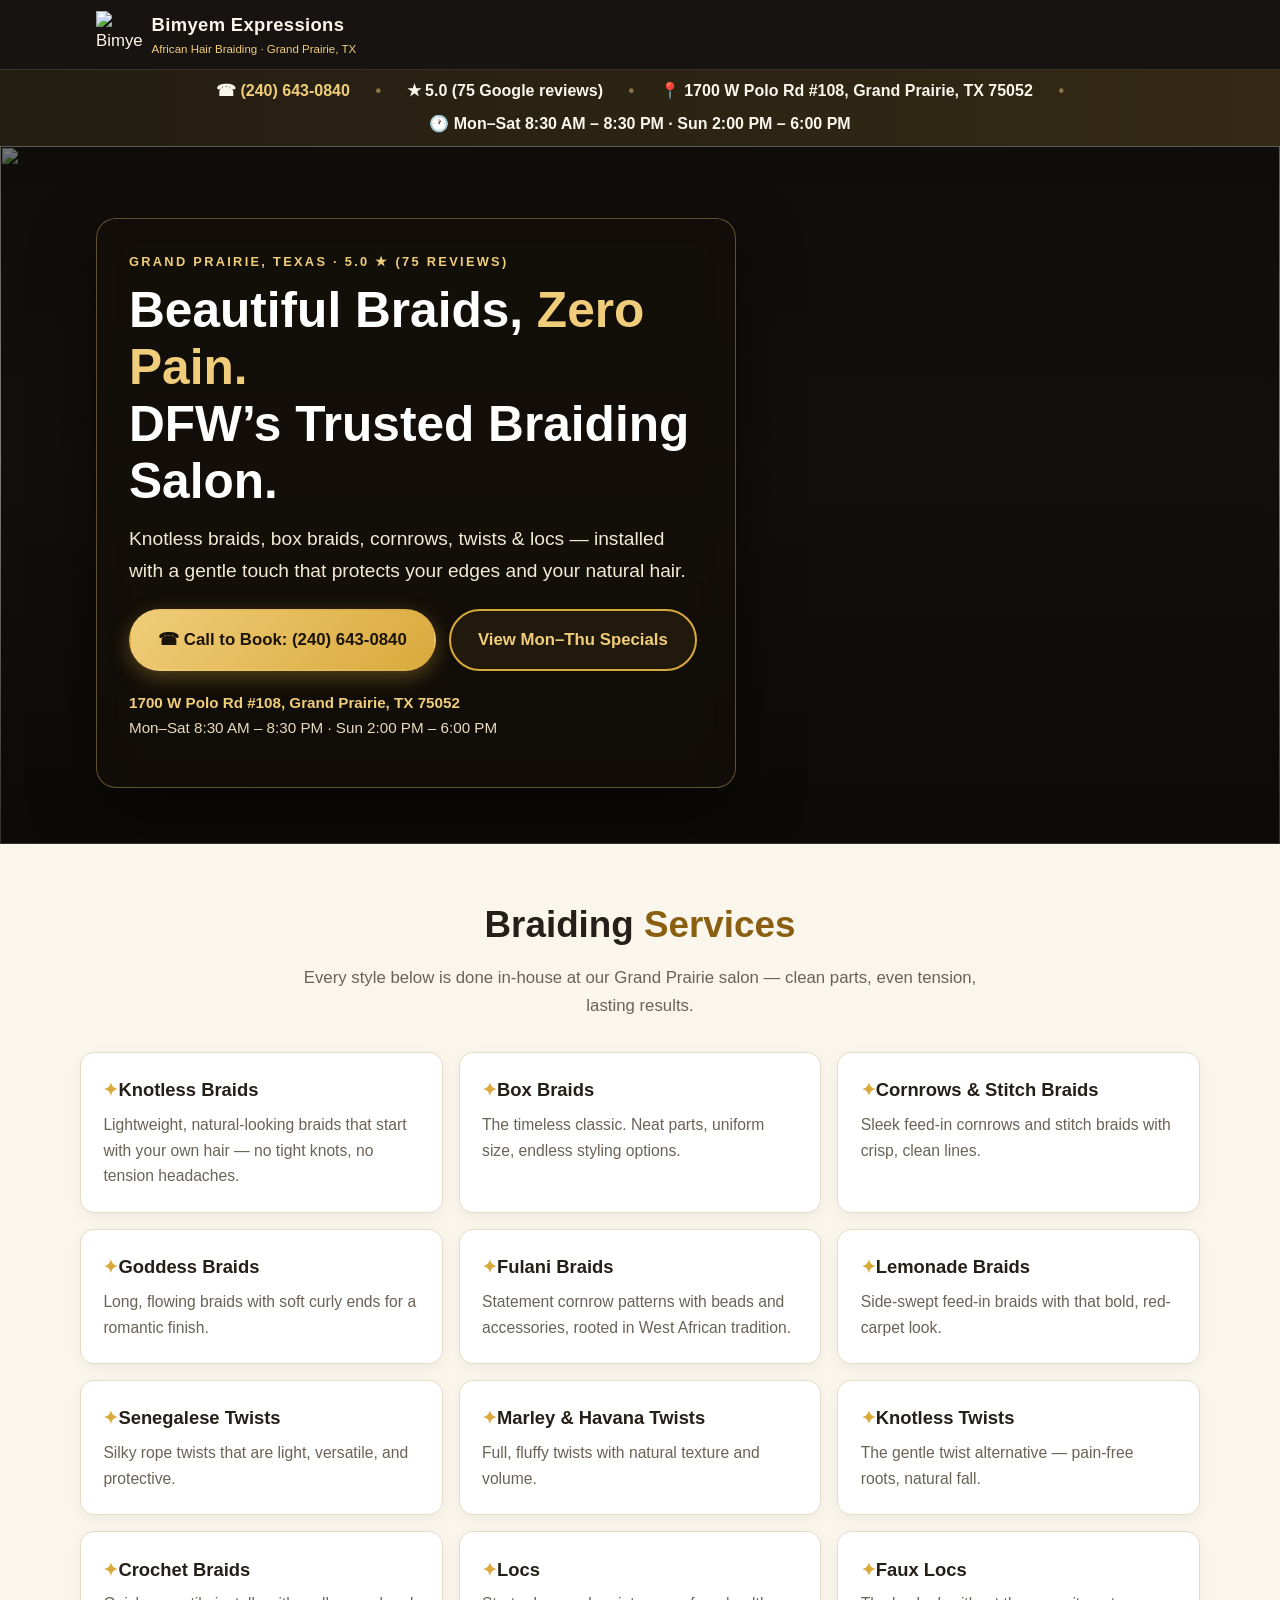
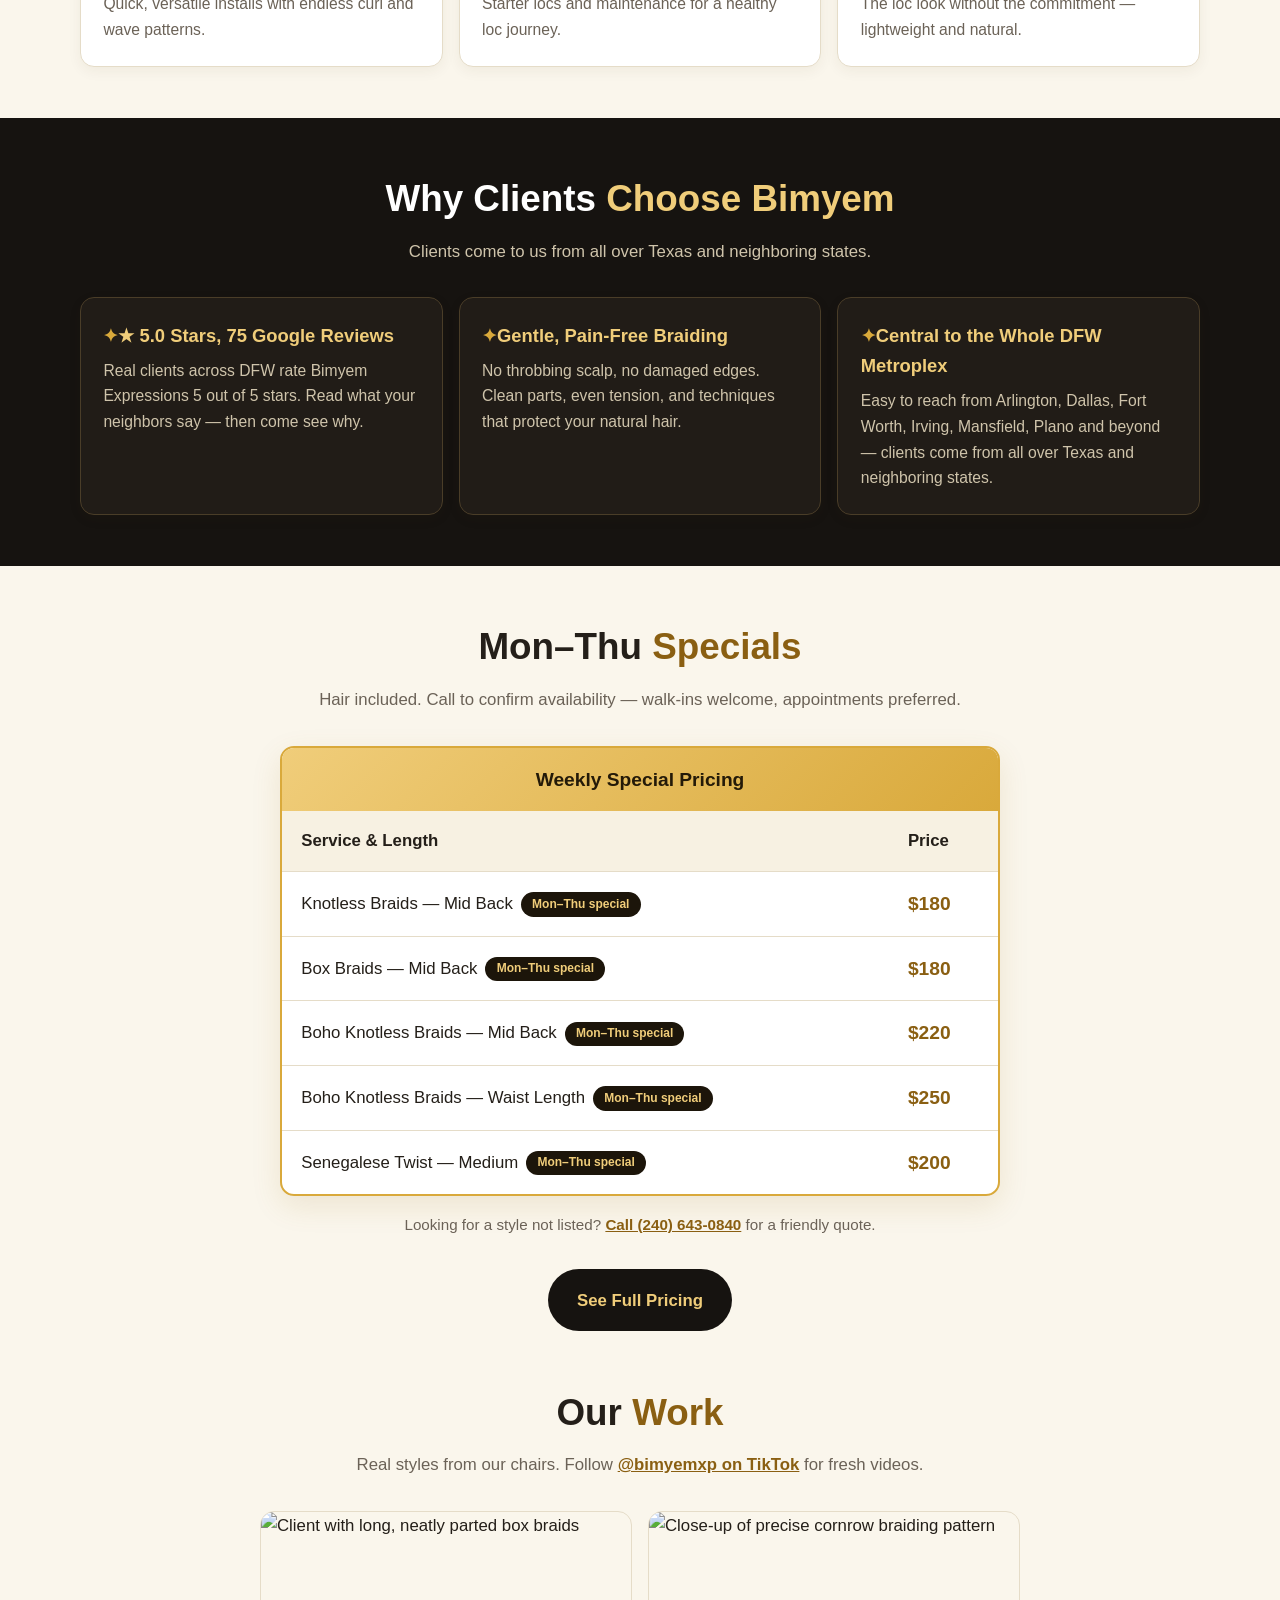
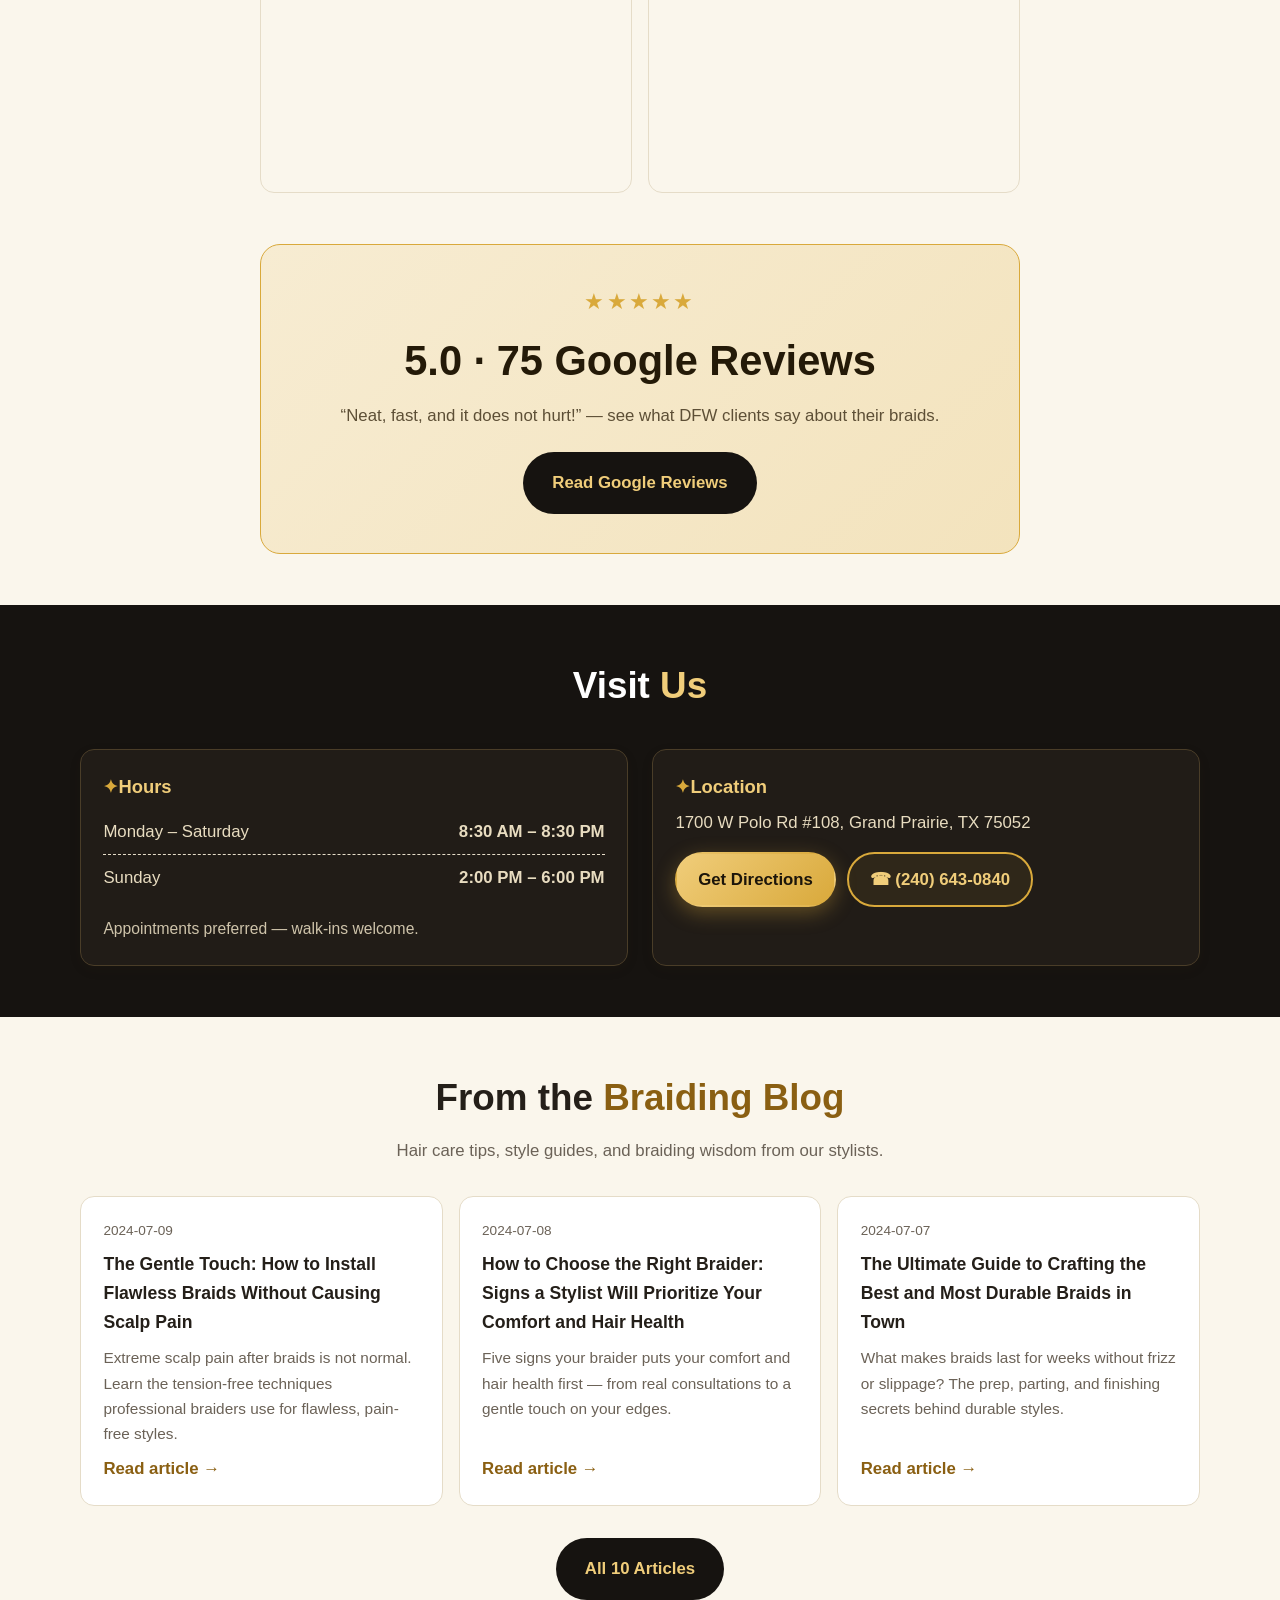
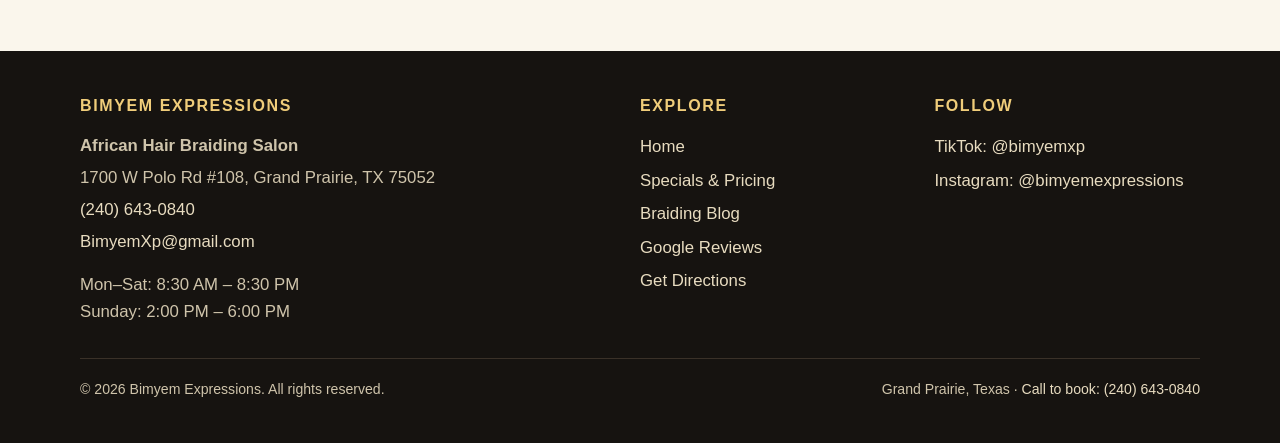
==== blog/index.html @ b7bfb0fe "Launch Bimyem Expressions website" ====
<!DOCTYPE html>
<html lang="en">
<head>
<meta charset="utf-8">
<meta name="viewport" content="width=device-width, initial-scale=1">
<title>Bimyem Expressions | African Hair Braiding Salon in Grand Prairie, TX</title>
<meta name="description" content="Bimyem Expressions is Grand Prairie&#x27;s 5.0-star African hair braiding salon. Knotless braids, box braids, cornrows, twists &amp; locs — gentle, pain-free styling. Call (240) 643-0840 to book. Mon–Thu specials from $180.">
<link rel="canonical" href="https://bimyemexpressions.com/index.html">
<meta property="og:type" content="website">
<meta property="og:site_name" content="Bimyem Expressions">
<meta property="og:title" content="Bimyem Expressions | African Hair Braiding Salon in Grand Prairie, TX">
<meta property="og:description" content="Bimyem Expressions is Grand Prairie&#x27;s 5.0-star African hair braiding salon. Knotless braids, box braids, cornrows, twists &amp; locs — gentle, pain-free styling. Call (240) 643-0840 to book. Mon–Thu specials from $180.">
<meta property="og:url" content="https://bimyemexpressions.com/index.html">
<meta property="og:image" content="https://bimyemexpressions.com/assets/hero.jpg">
<meta property="og:image:alt" content="Bimyem Expressions braiding salon hero banner">
<meta name="twitter:card" content="summary_large_image">
<meta name="twitter:title" content="Bimyem Expressions | African Hair Braiding Salon in Grand Prairie, TX">
<meta name="twitter:description" content="Bimyem Expressions is Grand Prairie&#x27;s 5.0-star African hair braiding salon. Knotless braids, box braids, cornrows, twists &amp; locs — gentle, pain-free styling. Call (240) 643-0840 to book. Mon–Thu specials from $180.">
<meta name="twitter:image" content="https://bimyemexpressions.com/assets/hero.jpg">
<meta name="theme-color" content="#161310">
<link rel="icon" href="/assets/logo.png" type="image/png">
<link rel="preload" as="image" href="/assets/hero.jpg" fetchpriority="high">
<link rel="stylesheet" href="/styles.css">

<script type="application/ld+json">
{
  "@context": "https://schema.org",
  "@type": "HairSalon",
  "name": "Bimyem Expressions",
  "description": "African hair braiding salon in Grand Prairie, TX. Knotless braids, box braids, cornrows, twists, locs and more — gentle, pain-free braiding with 5.0 stars across 75 Google reviews.",
  "url": "https://bimyemexpressions.com/",
  "image": "https://bimyemexpressions.com/assets/hero.jpg",
  "telephone": "+1-240-643-0840",
  "email": "BimyemXp@gmail.com",
  "priceRange": "$$",
  "address": {
    "@type": "PostalAddress",
    "streetAddress": "1700 W Polo Rd #108",
    "addressLocality": "Grand Prairie",
    "addressRegion": "TX",
    "postalCode": "75052",
    "addressCountry": "US"
  },
  "openingHoursSpecification": [
    {"@type": "OpeningHoursSpecification", "dayOfWeek": ["Monday","Tuesday","Wednesday","Thursday","Friday","Saturday"], "opens": "08:30", "closes": "20:30"},
    {"@type": "OpeningHoursSpecification", "dayOfWeek": "Sunday", "opens": "14:00", "closes": "18:00"}
  ],
  "aggregateRating": {"@type": "AggregateRating", "ratingValue": "5.0", "reviewCount": "75"},
  "sameAs": ["https://tiktok.com/@bimyemxp", "https://instagram.com/bimyemexpressions"]
}
</script>
</head>
<body>

<a class="skip" href="#main">Skip to main content</a>
<header class="site-head">
  <div class="head-in">
    <a class="brand" href="/index.html">
      <img src="/assets/logo.png" alt="Bimyem Expressions logo" width="46" height="46">
      <span><b>Bimyem Expressions</b><small>African Hair Braiding &middot; Grand Prairie, TX</small></span>
    </a>
    <button class="nav-toggle" id="navToggle" aria-expanded="false" aria-controls="mainNav" aria-label="Open menu">&#9776;</button>
    <nav class="main-nav" id="mainNav" aria-label="Main navigation" hidden>
      <ul>
        <li><a href="/index.html" aria-current="page">Home</a></li>
        <li><a href="/specials.html">Specials &amp; Pricing</a></li>
        <li><a href="/blog/index.html">Blog</a></li>
        <li><a class="btn btn-gold" style="padding:.7rem 1.2rem;min-height:44px" href="tel:+12406430840">&#9742; Call (240) 643-0840</a></li>
      </ul>
    </nav>
  </div>
</header>
<div class="contact-strip" role="note" aria-label="Contact information">
  <div class="strip-in">
    <span>&#9742; <a href="tel:+12406430840">(240) 643-0840</a></span><span class="dot" aria-hidden="true">&bull;</span>
    <span>&#9733; 5.0 (75 Google reviews)</span><span class="dot" aria-hidden="true">&bull;</span>
    <span>&#128205; 1700 W Polo Rd #108, Grand Prairie, TX 75052</span><span class="dot" aria-hidden="true">&bull;</span>
    <span>&#128336; Mon–Sat 8:30 AM – 8:30 PM · Sun 2:00 PM – 6:00 PM</span>
  </div>
</div>

<main id="main">
  <section class="hero" aria-label="Welcome">
    <img class="bg" src="/assets/hero.jpg" alt="" fetchpriority="high">
    <div class="hero-in">
      <div class="glass">
        <p class="kicker">Grand Prairie, Texas &middot; 5.0 &#9733; (75 reviews)</p>
        <h1>Beautiful Braids, <span class="hl">Zero Pain.</span><br>DFW&rsquo;s Trusted Braiding Salon.</h1>
        <p class="lede">Knotless braids, box braids, cornrows, twists &amp; locs — installed with a gentle touch that protects your edges and your natural hair.</p>
        <div class="hero-cta">
          <a class="btn btn-gold" href="tel:+12406430840">&#9742; Call to Book: (240) 643-0840</a>
          <a class="btn btn-ghost" href="/specials.html">View Mon–Thu Specials</a>
        </div>
        <p class="hero-meta"><strong>1700 W Polo Rd #108, Grand Prairie, TX 75052</strong><br>Mon–Sat 8:30 AM – 8:30 PM · Sun 2:00 PM – 6:00 PM</p>
      </div>
    </div>
  </section>

  <section class="sec" aria-labelledby="svc-h">
    <div class="wrap">
      <div class="sec-head"><h2 id="svc-h">Braiding <span class="hl">Services</span></h2>
      <p>Every style below is done in-house at our Grand Prairie salon — clean parts, even tension, lasting results.</p></div>
      <div class="grid"><div class="card"><h3>Knotless Braids</h3><p>Lightweight, natural-looking braids that start with your own hair — no tight knots, no tension headaches.</p></div>
<div class="card"><h3>Box Braids</h3><p>The timeless classic. Neat parts, uniform size, endless styling options.</p></div>
<div class="card"><h3>Cornrows &amp; Stitch Braids</h3><p>Sleek feed-in cornrows and stitch braids with crisp, clean lines.</p></div>
<div class="card"><h3>Goddess Braids</h3><p>Long, flowing braids with soft curly ends for a romantic finish.</p></div>
<div class="card"><h3>Fulani Braids</h3><p>Statement cornrow patterns with beads and accessories, rooted in West African tradition.</p></div>
<div class="card"><h3>Lemonade Braids</h3><p>Side-swept feed-in braids with that bold, red-carpet look.</p></div>
<div class="card"><h3>Senegalese Twists</h3><p>Silky rope twists that are light, versatile, and protective.</p></div>
<div class="card"><h3>Marley &amp; Havana Twists</h3><p>Full, fluffy twists with natural texture and volume.</p></div>
<div class="card"><h3>Knotless Twists</h3><p>The gentle twist alternative — pain-free roots, natural fall.</p></div>
<div class="card"><h3>Crochet Braids</h3><p>Quick, versatile installs with endless curl and wave patterns.</p></div>
<div class="card"><h3>Locs</h3><p>Starter locs and maintenance for a healthy loc journey.</p></div>
<div class="card"><h3>Faux Locs</h3><p>The loc look without the commitment — lightweight and natural.</p></div></div>
    </div>
  </section>

  <section class="sec sec-dark" aria-labelledby="why-h">
    <div class="wrap">
      <div class="sec-head"><h2 id="why-h">Why Clients <span class="hl" style="color:var(--gold-lt)">Choose Bimyem</span></h2>
      <p>Clients come to us from all over Texas and neighboring states.</p></div>
      <div class="why"><div class="card"><h3>&#9733; 5.0 Stars, 75 Google Reviews</h3><p>Real clients across DFW rate Bimyem Expressions 5 out of 5 stars. Read what your neighbors say — then come see why.</p></div>
<div class="card"><h3>Gentle, Pain-Free Braiding</h3><p>No throbbing scalp, no damaged edges. Clean parts, even tension, and techniques that protect your natural hair.</p></div>
<div class="card"><h3>Central to the Whole DFW Metroplex</h3><p>Easy to reach from Arlington, Dallas, Fort Worth, Irving, Mansfield, Plano and beyond — clients come from all over Texas and neighboring states.</p></div></div>
    </div>
  </section>

  <section class="sec" aria-labelledby="price-h">
    <div class="wrap">
      <div class="sec-head"><h2 id="price-h">Mon–Thu <span class="hl">Specials</span></h2>
      <p>Hair included. Call to confirm availability — walk-ins welcome, appointments preferred.</p></div>
      <div class="price-card"><table>
        <caption>Weekly Special Pricing</caption>
        <thead><tr><th scope="col">Service &amp; Length</th><th scope="col">Price</th></tr></thead>
        <tbody><tr><td>Knotless Braids — Mid Back<span class="badge">Mon–Thu special</span></td><td class="price">$180</td></tr>
<tr><td>Box Braids — Mid Back<span class="badge">Mon–Thu special</span></td><td class="price">$180</td></tr>
<tr><td>Boho Knotless Braids — Mid Back<span class="badge">Mon–Thu special</span></td><td class="price">$220</td></tr>
<tr><td>Boho Knotless Braids — Waist Length<span class="badge">Mon–Thu special</span></td><td class="price">$250</td></tr>
<tr><td>Senegalese Twist — Medium<span class="badge">Mon–Thu special</span></td><td class="price">$200</td></tr></tbody>
      </table></div>
      <p class="note">Looking for a style not listed? <a href="tel:+12406430840"><strong>Call (240) 643-0840</strong></a> for a friendly quote.</p>
      <div class="center"><a class="btn btn-dark" href="/specials.html">See Full Pricing</a></div>
    </div>
  </section>

  <section class="sec" aria-labelledby="gal-h" style="padding-top:0">
    <div class="wrap">
      <div class="sec-head"><h2 id="gal-h">Our <span class="hl">Work</span></h2>
      <p>Real styles from our chairs. Follow <a href="https://tiktok.com/@bimyemxp" rel="noopener"><strong>@bimyemxp on TikTok</strong></a> for fresh videos.</p></div>
      <div class="gallery">
        <figure><img src="/assets/gallery-1.jpg" alt="Client with long, neatly parted box braids" loading="lazy"></figure>
        <figure><img src="/assets/gallery-2.jpg" alt="Close-up of precise cornrow braiding pattern" loading="lazy"></figure>
      </div>
    </div>
  </section>

  <section class="sec" aria-labelledby="rev-h" style="padding-top:0">
    <div class="wrap">
      <div class="rev-cta">
        <div class="stars" aria-label="5 out of 5 stars">&#9733;&#9733;&#9733;&#9733;&#9733;</div>
        <p class="big">5.0 &middot; 75 Google Reviews</p>
        <p style="margin:0 0 1.4rem;color:#5d4f36">&ldquo;Neat, fast, and it does not hurt!&rdquo; &mdash; see what DFW clients say about their braids.</p>
        <a class="btn btn-dark" href="https://www.google.com/maps/reviews/@32.6593055,-97.0255966,17z/data=!3m1!4b1!4m5!14m4!1m3!1m2!1s100399521464027443567!2s0x864e8983ec842ff7:0x346a73c475b78383?entry=ttu" rel="noopener">Read Google Reviews</a>
      </div>
    </div>
  </section>

  <section class="sec sec-dark" aria-labelledby="visit-h">
    <div class="wrap">
      <div class="sec-head"><h2 id="visit-h">Visit <span class="hl" style="color:var(--gold-lt)">Us</span></h2></div>
      <div class="hloc">
        <div class="card" style="background:var(--char2);border-color:#4a3d28">
          <h3 style="color:var(--gold-lt)">Hours</h3>
          <ul class="hours" style="color:#e8dcc0">
            <li><span>Monday &ndash; Saturday</span><strong>8:30 AM &ndash; 8:30 PM</strong></li>
            <li><span>Sunday</span><strong>2:00 PM &ndash; 6:00 PM</strong></li>
          </ul>
          <p style="color:#cfc4ab;margin:1rem 0 0">Appointments preferred &mdash; walk-ins welcome.</p>
        </div>
        <div class="card" style="background:var(--char2);border-color:#4a3d28">
          <h3 style="color:var(--gold-lt)">Location</h3>
          <address style="color:#e8dcc0;font-style:normal">1700 W Polo Rd #108, Grand Prairie, TX 75052</address>
          <p style="margin:1rem 0;display:flex;flex-wrap:wrap;gap:.7rem">
            <a class="btn btn-gold" href="https://www.google.com/maps/search/?api=1&query=Bimyem+Expressions+1700+W+Polo+Rd+%23108+Grand+Prairie+TX+75052" rel="noopener" style="min-height:44px;padding:.7rem 1.3rem">Get Directions</a>
            <a class="btn btn-ghost" href="tel:+12406430840" style="min-height:44px;padding:.7rem 1.3rem">&#9742; (240) 643-0840</a>
          </p>
        </div>
      </div>
    </div>
  </section>

  <section class="sec" aria-labelledby="blog-h">
    <div class="wrap">
      <div class="sec-head"><h2 id="blog-h">From the <span class="hl">Braiding Blog</span></h2>
      <p>Hair care tips, style guides, and braiding wisdom from our stylists.</p></div>
      <div class="grid"><article class="post-card"><time datetime="2024-07-09">2024-07-09</time>
        <h3><a href="/blog/scalp.html">The Gentle Touch: How to Install Flawless Braids Without Causing Scalp Pain</a></h3>
        <p>Extreme scalp pain after braids is not normal. Learn the tension-free techniques professional braiders use for flawless, pain-free styles.</p><a class="readmore" href="/blog/scalp.html">Read article &rarr;</a></article>
<article class="post-card"><time datetime="2024-07-08">2024-07-08</time>
        <h3><a href="/blog/health.html">How to Choose the Right Braider: Signs a Stylist Will Prioritize Your Comfort and Hair Health</a></h3>
        <p>Five signs your braider puts your comfort and hair health first — from real consultations to a gentle touch on your edges.</p><a class="readmore" href="/blog/health.html">Read article &rarr;</a></article>
<article class="post-card"><time datetime="2024-07-07">2024-07-07</time>
        <h3><a href="/blog/durable.html">The Ultimate Guide to Crafting the Best and Most Durable Braids in Town</a></h3>
        <p>What makes braids last for weeks without frizz or slippage? The prep, parting, and finishing secrets behind durable styles.</p><a class="readmore" href="/blog/durable.html">Read article &rarr;</a></article></div>
      <div class="center"><a class="btn btn-dark" href="/blog/index.html">All 10 Articles</a></div>
    </div>
  </section>
</main>

<footer>
  <div class="foot-grid">
    <div>
      <h3>Bimyem Expressions</h3>
      <address>
        <strong>African Hair Braiding Salon</strong><br>
        1700 W Polo Rd #108, Grand Prairie, TX 75052<br>
        <a href="tel:+12406430840">(240) 643-0840</a><br>
        <a href="mailto:BimyemXp@gmail.com">BimyemXp@gmail.com</a>
      </address>
      <p style="margin:.8rem 0 0">Mon&ndash;Sat: 8:30 AM &ndash; 8:30 PM<br>Sunday: 2:00 PM &ndash; 6:00 PM</p>
    </div>
    <div>
      <h3>Explore</h3>
      <p style="margin:0;line-height:2"><a href="/index.html">Home</a><br>
      <a href="/specials.html">Specials &amp; Pricing</a><br>
      <a href="/blog/index.html">Braiding Blog</a><br>
      <a href="https://www.google.com/maps/reviews/@32.6593055,-97.0255966,17z/data=!3m1!4b1!4m5!14m4!1m3!1m2!1s100399521464027443567!2s0x864e8983ec842ff7:0x346a73c475b78383?entry=ttu" rel="noopener">Google Reviews</a><br>
      <a href="https://www.google.com/maps/search/?api=1&query=Bimyem+Expressions+1700+W+Polo+Rd+%23108+Grand+Prairie+TX+75052" rel="noopener">Get Directions</a></p>
    </div>
    <div>
      <h3>Follow</h3>
      <p style="margin:0;line-height:2"><a href="https://tiktok.com/@bimyemxp" rel="noopener">TikTok: @bimyemxp</a><br>
      <a href="https://instagram.com/bimyemexpressions" rel="noopener">Instagram: @bimyemexpressions</a></p>
    </div>
  </div>
  <div class="foot-base">
    <span>&copy; <span id="year">2026</span> Bimyem Expressions. All rights reserved.</span>
    <span>Grand Prairie, Texas &middot; <a href="tel:+12406430840">Call to book: (240) 643-0840</a></span>
  </div>
</footer>
<div class="callbar" role="navigation" aria-label="Quick actions">
  <a class="call" href="tel:+12406430840">&#9742; Call to Book</a>
  <a class="dir" href="https://www.google.com/maps/search/?api=1&query=Bimyem+Expressions+1700+W+Polo+Rd+%23108+Grand+Prairie+TX+75052">&#10148; Directions</a>
</div>
<script src="/script.js" defer></script>
</body>
</html>
---- styles.css ----
/* Bimyem Expressions — charcoal + gold, mobile-first */
:root{
  --char:#161310; --char2:#211c17; --gold:#d9a93b; --gold-lt:#f0cd7a;
  --cream:#faf6ec; --ink:#241f19; --mut:#6b6257; --line:#e5dcc8;
  --rad:14px; --max:1120px;
}
*{box-sizing:border-box}
html{scroll-behavior:smooth}
@media (prefers-reduced-motion:reduce){html{scroll-behavior:auto}*{animation:none!important;transition:none!important}}
body{margin:0;font-family:-apple-system,BlinkMacSystemFont,"Segoe UI",Roboto,Helvetica,Arial,sans-serif;
  color:var(--ink);background:var(--cream);line-height:1.65;font-size:1.05rem}
img{max-width:100%;height:auto;display:block}
a{color:#8a5f12}
a:hover{color:#6d4a0d}
:focus-visible{outline:3px solid var(--gold);outline-offset:3px;border-radius:4px}

/* Skip link */
.skip{position:absolute;left:-9999px;top:0;background:var(--gold);color:#161310;font-weight:700;padding:.8rem 1.2rem;z-index:200;border-radius:0 0 8px 0}
.skip:focus{left:0}

/* Header */
.site-head{background:var(--char);color:var(--cream);position:sticky;top:0;z-index:100;border-bottom:1px solid #3a3128}
.head-in{max-width:var(--max);margin:0 auto;padding:.6rem 1rem;display:flex;align-items:center;gap:.8rem}
.brand{display:flex;align-items:center;gap:.6rem;text-decoration:none;color:var(--cream);margin-right:auto}
.brand img{width:46px;height:46px;object-fit:contain}
.brand b{font-size:1.15rem;letter-spacing:.02em}
.brand small{display:block;font-size:.72rem;color:var(--gold-lt);font-weight:400}
.nav-toggle{display:none;background:none;border:2px solid var(--gold);color:var(--gold-lt);border-radius:8px;
  padding:.55rem .8rem;font-size:1rem;min-width:44px;min-height:44px;cursor:pointer}
.main-nav ul{list-style:none;margin:0;padding:0;display:flex;gap:.25rem;align-items:center}
.main-nav a{color:var(--cream);text-decoration:none;padding:.7rem .9rem;border-radius:8px;font-weight:600;min-height:44px;display:inline-flex;align-items:center}
.main-nav a:hover{background:#2c251d;color:var(--gold-lt)}
.btn{display:inline-flex;align-items:center;justify-content:center;gap:.5rem;text-decoration:none;font-weight:700;
  border-radius:999px;padding:.95rem 1.7rem;min-height:52px;font-size:1.05rem;border:2px solid transparent;cursor:pointer}
.btn-gold{background:linear-gradient(135deg,var(--gold-lt),var(--gold));color:#1c150a;box-shadow:0 6px 20px rgba(217,169,59,.35)}
.btn-gold:hover{background:var(--gold-lt);color:#1c150a}
.btn-ghost{border-color:var(--gold);color:var(--gold-lt);background:rgba(217,169,59,.08)}
.btn-ghost:hover{background:rgba(217,169,59,.18);color:#fff}
.btn-dark{background:var(--char);color:var(--gold-lt)}
.btn-dark:hover{background:#2c251d;color:#fff}

/* Contact strip */
.contact-strip{background:linear-gradient(90deg,#241d12,#332914);color:var(--cream);font-weight:700}
.strip-in{max-width:var(--max);margin:0 auto;padding:.55rem 1rem;display:flex;flex-wrap:wrap;gap:.4rem 1.6rem;justify-content:center;align-items:center;font-size:1rem}
.strip-in a{color:var(--gold-lt);text-decoration:none;font-weight:800}
.strip-in a:hover{text-decoration:underline;color:#fff}
.strip-in .dot{color:#8a7648}

/* Hero */
.hero{position:relative;background:var(--char);color:#fff;overflow:hidden}
.hero img.bg{position:absolute;inset:0;width:100%;height:100%;object-fit:cover}
.hero::after{content:"";position:absolute;inset:0;background:linear-gradient(180deg,rgba(10,8,5,.55),rgba(10,8,5,.35) 45%,rgba(10,8,5,.78))}
.hero-in{position:relative;z-index:1;max-width:var(--max);margin:0 auto;padding:4.5rem 1rem 3.5rem}
.glass{background:rgba(20,15,8,.55);backdrop-filter:blur(14px);-webkit-backdrop-filter:blur(14px);
  border:1px solid rgba(240,205,122,.35);border-radius:20px;padding:2rem;max-width:640px;
  box-shadow:0 24px 60px rgba(0,0,0,.5)}
.glass .kicker{color:var(--gold-lt);text-transform:uppercase;letter-spacing:.18em;font-size:.8rem;font-weight:800;margin:0 0 .6rem}
.glass h1{font-size:clamp(1.9rem,5vw,3.1rem);line-height:1.15;margin:0 0 .8rem;color:#fff}
.glass h1 .hl{color:var(--gold-lt)}
.glass p.lede{font-size:clamp(1.02rem,2.4vw,1.2rem);color:#f3ead6;margin:0 0 1.4rem}
.hero-cta{display:flex;flex-wrap:wrap;gap:.8rem}
.hero-meta{margin-top:1.2rem;font-size:.95rem;color:#e8dcc0}
.hero-meta strong{color:var(--gold-lt)}

/* Sections */
.sec{padding:3.2rem 1rem}
.wrap{max-width:var(--max);margin:0 auto}
.sec-head{text-align:center;max-width:680px;margin:0 auto 2rem}
.sec-head h2{font-size:clamp(1.6rem,4vw,2.3rem);margin:0 0 .5rem;color:var(--ink)}
.sec-head h2 .hl{color:#8a5f12}
.sec-head p{color:var(--mut);margin:0}
.sec-dark{background:var(--char);color:var(--cream)}
.sec-dark .sec-head h2{color:#fff}
.sec-dark .sec-head p{color:#cfc4ab}

/* Services grid */
.grid{display:grid;gap:1rem;grid-template-columns:1fr}
@media(min-width:640px){.grid{grid-template-columns:repeat(2,1fr)}}
@media(min-width:960px){.grid{grid-template-columns:repeat(3,1fr)}}
.card{background:#fff;border:1px solid var(--line);border-radius:var(--rad);padding:1.4rem;box-shadow:0 4px 14px rgba(60,45,20,.06)}
.card h3{margin:0 0 .4rem;font-size:1.15rem;color:var(--ink)}
.card h3::before{content:"\2726 ";color:var(--gold)}
.card p{margin:0;color:var(--mut);font-size:.98rem}

/* Pricing table */
.price-card{background:#fff;border:2px solid var(--gold);border-radius:var(--rad);overflow:hidden;max-width:720px;margin:0 auto;box-shadow:0 10px 30px rgba(150,110,20,.12)}
table{width:100%;border-collapse:collapse}
caption{padding:1rem;font-weight:800;font-size:1.2rem;background:linear-gradient(135deg,var(--gold-lt),var(--gold));color:#241a08}
th,td{padding:1rem 1.2rem;text-align:left;border-bottom:1px solid var(--line)}
th{background:#f7f1e2}
td.price{font-weight:800;color:#8a5f12;font-size:1.2rem;white-space:nowrap}
tr:last-child td{border-bottom:0}
.badge{display:inline-block;background:#1c150a;color:var(--gold-lt);font-size:.75rem;font-weight:700;border-radius:999px;padding:.15rem .7rem;margin-left:.5rem;vertical-align:middle}
.note{text-align:center;color:var(--mut);margin-top:1rem;font-size:.95rem}

/* Why us */
.why{display:grid;gap:1rem;grid-template-columns:1fr}
@media(min-width:760px){.why{grid-template-columns:repeat(3,1fr)}}
.why .card{background:var(--char2);border-color:#4a3d28;color:var(--cream)}
.why .card h3{color:var(--gold-lt)}
.why .card p{color:#cfc4ab}
.stars{color:var(--gold);font-size:1.4rem;letter-spacing:.1em}

/* Reviews CTA */
.rev-cta{text-align:center;background:linear-gradient(135deg,#f7ecd2,#f3e3bd);border:1px solid var(--gold);border-radius:20px;padding:2.4rem 1.5rem;max-width:760px;margin:0 auto}
.rev-cta .big{font-size:2.6rem;font-weight:800;color:#241a08;margin:.4rem 0}

/* Hours/location */
.hloc{display:grid;gap:1.5rem;grid-template-columns:1fr}
@media(min-width:760px){.hloc{grid-template-columns:1fr 1fr}}
.hloc .card address{font-style:normal}
.hours{list-style:none;margin:0;padding:0}
.hours li{display:flex;justify-content:space-between;padding:.55rem 0;border-bottom:1px dashed var(--line)}
.hours li:last-child{border:0}
.hours strong{font-weight:700}

/* Blog cards */
.post-card{background:#fff;border:1px solid var(--line);border-radius:var(--rad);padding:1.4rem;display:flex;flex-direction:column;gap:.5rem}
.post-card h3{margin:0;font-size:1.1rem}
.post-card h3 a{color:var(--ink);text-decoration:none}
.post-card h3 a:hover{color:#8a5f12;text-decoration:underline}
.post-card time{color:var(--mut);font-size:.85rem}
.post-card p{margin:0;color:var(--mut);font-size:.96rem;flex:1}
.readmore{font-weight:700;color:#8a5f12;text-decoration:none}
.center{text-align:center;margin-top:2rem}

/* Article */
.article{max-width:760px;margin:0 auto;background:#fff;border:1px solid var(--line);border-radius:var(--rad);padding:2rem}
.article h1{font-size:clamp(1.7rem,4.5vw,2.5rem);line-height:1.2;margin:0 0 .5rem}
.article time{color:var(--mut)}
.article h2{font-size:1.35rem;margin:2rem 0 .6rem;color:#5d430c}
.article p,.article li{color:#3a342c}
.article ul{padding-left:1.4rem}
.breadcrumb{font-size:.9rem;color:var(--mut);margin-bottom:1.5rem}
.breadcrumb a{color:#8a5f12}

/* Gallery */
.gallery{display:grid;gap:1rem;grid-template-columns:repeat(2,1fr)}
@media(min-width:760px){.gallery{grid-template-columns:repeat(2,1fr);max-width:760px;margin:0 auto}}
.gallery figure{margin:0;border-radius:var(--rad);overflow:hidden;border:1px solid var(--line)}
.gallery img{width:100%;height:280px;object-fit:cover}

/* Footer */
footer{background:var(--char);color:#cfc4ab;padding:2.6rem 1rem 6.5rem}
@media(min-width:760px){footer{padding-bottom:2.6rem}}
.foot-grid{max-width:var(--max);margin:0 auto;display:grid;gap:1.8rem;grid-template-columns:1fr}
@media(min-width:760px){.foot-grid{grid-template-columns:2fr 1fr 1fr}}
footer h3{color:var(--gold-lt);font-size:1rem;text-transform:uppercase;letter-spacing:.1em;margin:0 0 .7rem}
footer a{color:#e8dcc0;text-decoration:none}
footer a:hover{color:var(--gold-lt);text-decoration:underline}
footer address{font-style:normal;line-height:1.9}
.foot-base{max-width:var(--max);margin:2rem auto 0;padding-top:1.2rem;border-top:1px solid #3a3128;font-size:.88rem;display:flex;flex-wrap:wrap;gap:.5rem;justify-content:space-between}

/* Sticky mobile call bar */
.callbar{position:fixed;left:0;right:0;bottom:0;z-index:120;display:flex;background:rgba(22,19,16,.96);border-top:2px solid var(--gold);padding:.6rem .8rem calc(.6rem + env(safe-area-inset-bottom));gap:.6rem}
.callbar a{flex:1;text-decoration:none;font-weight:800;text-align:center;border-radius:999px;padding:.9rem .5rem;min-height:52px;display:flex;align-items:center;justify-content:center;font-size:1.05rem}
.callbar .call{background:linear-gradient(135deg,var(--gold-lt),var(--gold));color:#1c150a}
.callbar .dir{border:2px solid var(--gold);color:var(--gold-lt)}
@media(min-width:760px){.callbar{display:none}}

/* Mobile nav */
@media(max-width:759px){
  .nav-toggle{display:inline-flex}
  .main-nav{position:absolute;top:100%;left:0;right:0;background:var(--char);border-bottom:1px solid #3a3128}
  .main-nav ul{flex-direction:column;align-items:stretch;padding:.6rem}
  .main-nav[hidden]{display:none}
  .main-nav a{width:100%}
}
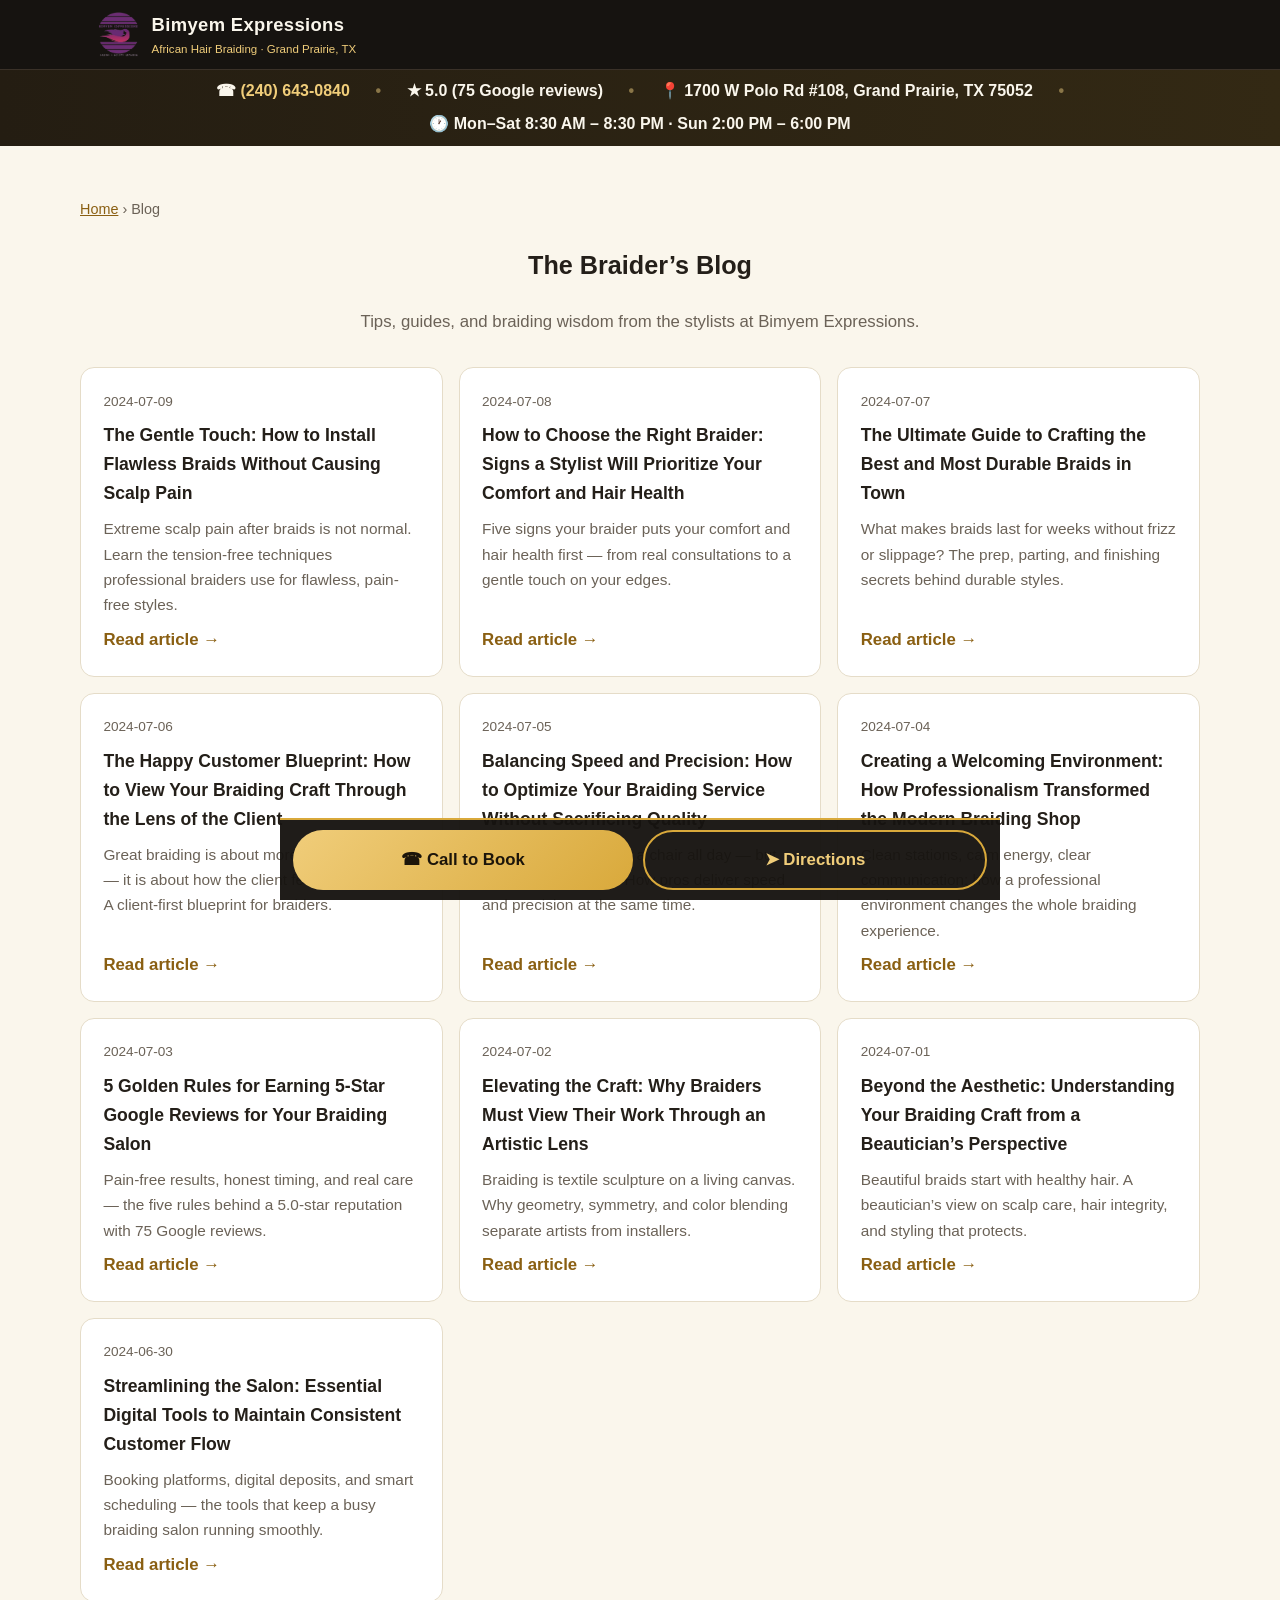
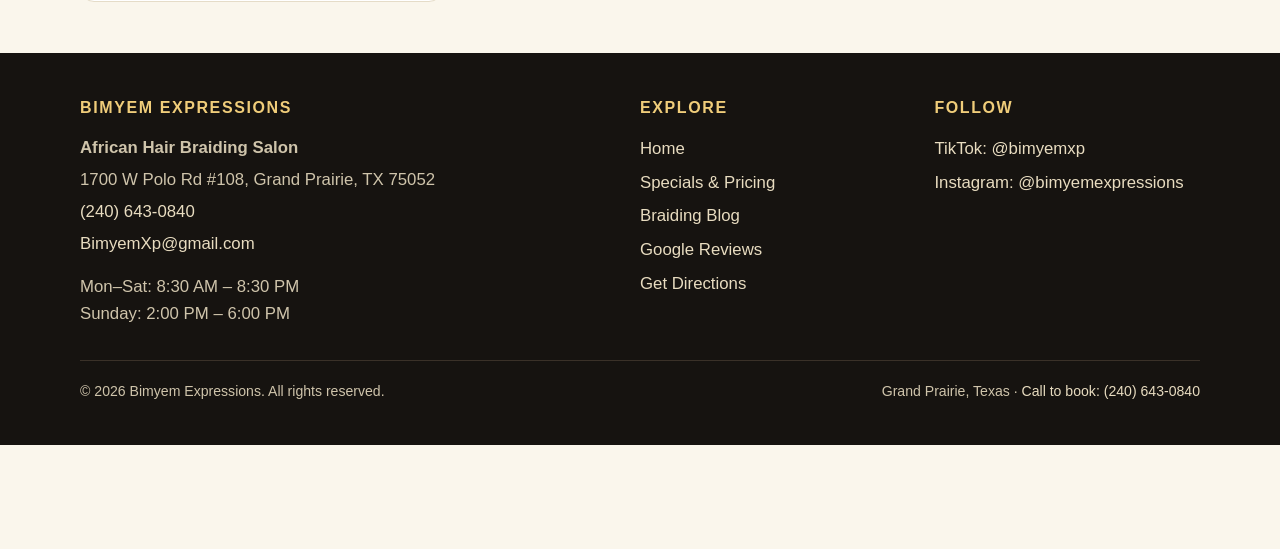
==== commit b987b70a: "Add Leave a Review nav link, remove duplicate call buttons" ====
--- a/blog/index.html
+++ b/blog/index.html
@@ -3,52 +3,25 @@
 <head>
 <meta charset="utf-8">
 <meta name="viewport" content="width=device-width, initial-scale=1">
-<title>Bimyem Expressions | African Hair Braiding Salon in Grand Prairie, TX</title>
-<meta name="description" content="Bimyem Expressions is Grand Prairie&#x27;s 5.0-star African hair braiding salon. Knotless braids, box braids, cornrows, twists &amp; locs — gentle, pain-free styling. Call (240) 643-0840 to book. Mon–Thu specials from $180.">
-<link rel="canonical" href="https://bimyemexpressions.com/index.html">
+<title>Braiding Blog | Hair Care Tips &amp; Style Guides | Bimyem Expressions</title>
+<meta name="description" content="The Bimyem Expressions braiding blog: hair care tips, style guides, and professional braiding advice from our Grand Prairie, TX salon stylists.">
+<link rel="canonical" href="https://bimyemexpressions.com/blog/index.html">
 <meta property="og:type" content="website">
 <meta property="og:site_name" content="Bimyem Expressions">
-<meta property="og:title" content="Bimyem Expressions | African Hair Braiding Salon in Grand Prairie, TX">
-<meta property="og:description" content="Bimyem Expressions is Grand Prairie&#x27;s 5.0-star African hair braiding salon. Knotless braids, box braids, cornrows, twists &amp; locs — gentle, pain-free styling. Call (240) 643-0840 to book. Mon–Thu specials from $180.">
-<meta property="og:url" content="https://bimyemexpressions.com/index.html">
+<meta property="og:title" content="Braiding Blog | Hair Care Tips &amp; Style Guides | Bimyem Expressions">
+<meta property="og:description" content="The Bimyem Expressions braiding blog: hair care tips, style guides, and professional braiding advice from our Grand Prairie, TX salon stylists.">
+<meta property="og:url" content="https://bimyemexpressions.com/blog/index.html">
 <meta property="og:image" content="https://bimyemexpressions.com/assets/hero.jpg">
 <meta property="og:image:alt" content="Bimyem Expressions braiding salon hero banner">
 <meta name="twitter:card" content="summary_large_image">
-<meta name="twitter:title" content="Bimyem Expressions | African Hair Braiding Salon in Grand Prairie, TX">
-<meta name="twitter:description" content="Bimyem Expressions is Grand Prairie&#x27;s 5.0-star African hair braiding salon. Knotless braids, box braids, cornrows, twists &amp; locs — gentle, pain-free styling. Call (240) 643-0840 to book. Mon–Thu specials from $180.">
+<meta name="twitter:title" content="Braiding Blog | Hair Care Tips &amp; Style Guides | Bimyem Expressions">
+<meta name="twitter:description" content="The Bimyem Expressions braiding blog: hair care tips, style guides, and professional braiding advice from our Grand Prairie, TX salon stylists.">
 <meta name="twitter:image" content="https://bimyemexpressions.com/assets/hero.jpg">
 <meta name="theme-color" content="#161310">
 <link rel="icon" href="/assets/logo.png" type="image/png">
 <link rel="preload" as="image" href="/assets/hero.jpg" fetchpriority="high">
 <link rel="stylesheet" href="/styles.css">
 
-<script type="application/ld+json">
-{
-  "@context": "https://schema.org",
-  "@type": "HairSalon",
-  "name": "Bimyem Expressions",
-  "description": "African hair braiding salon in Grand Prairie, TX. Knotless braids, box braids, cornrows, twists, locs and more — gentle, pain-free braiding with 5.0 stars across 75 Google reviews.",
-  "url": "https://bimyemexpressions.com/",
-  "image": "https://bimyemexpressions.com/assets/hero.jpg",
-  "telephone": "+1-240-643-0840",
-  "email": "BimyemXp@gmail.com",
-  "priceRange": "$$",
-  "address": {
-    "@type": "PostalAddress",
-    "streetAddress": "1700 W Polo Rd #108",
-    "addressLocality": "Grand Prairie",
-    "addressRegion": "TX",
-    "postalCode": "75052",
-    "addressCountry": "US"
-  },
-  "openingHoursSpecification": [
-    {"@type": "OpeningHoursSpecification", "dayOfWeek": ["Monday","Tuesday","Wednesday","Thursday","Friday","Saturday"], "opens": "08:30", "closes": "20:30"},
-    {"@type": "OpeningHoursSpecification", "dayOfWeek": "Sunday", "opens": "14:00", "closes": "18:00"}
-  ],
-  "aggregateRating": {"@type": "AggregateRating", "ratingValue": "5.0", "reviewCount": "75"},
-  "sameAs": ["https://tiktok.com/@bimyemxp", "https://instagram.com/bimyemexpressions"]
-}
-</script>
 </head>
 <body>
 
@@ -62,10 +35,10 @@
     <button class="nav-toggle" id="navToggle" aria-expanded="false" aria-controls="mainNav" aria-label="Open menu">&#9776;</button>
     <nav class="main-nav" id="mainNav" aria-label="Main navigation" hidden>
       <ul>
-        <li><a href="/index.html" aria-current="page">Home</a></li>
+        <li><a href="/index.html">Home</a></li>
         <li><a href="/specials.html">Specials &amp; Pricing</a></li>
-        <li><a href="/blog/index.html">Blog</a></li>
-        <li><a class="btn btn-gold" style="padding:.7rem 1.2rem;min-height:44px" href="tel:+12406430840">&#9742; Call (240) 643-0840</a></li>
+        <li><a href="/blog/index.html" aria-current="page">Blog</a></li>
+        <li><a href="https://www.google.com/maps/reviews/@32.6593055,-97.0255966,17z/data=!3m1!4b1!4m5!14m4!1m3!1m2!1s100399521464027443567!2s0x864e8983ec842ff7:0x346a73c475b78383?entry=ttu" rel="noopener">Leave a Review</a></li>
       </ul>
     </nav>
   </div>
@@ -80,120 +53,11 @@
 </div>
 
 <main id="main">
-  <section class="hero" aria-label="Welcome">
-    <img class="bg" src="/assets/hero.jpg" alt="" fetchpriority="high">
-    <div class="hero-in">
-      <div class="glass">
-        <p class="kicker">Grand Prairie, Texas &middot; 5.0 &#9733; (75 reviews)</p>
-        <h1>Beautiful Braids, <span class="hl">Zero Pain.</span><br>DFW&rsquo;s Trusted Braiding Salon.</h1>
-        <p class="lede">Knotless braids, box braids, cornrows, twists &amp; locs — installed with a gentle touch that protects your edges and your natural hair.</p>
-        <div class="hero-cta">
-          <a class="btn btn-gold" href="tel:+12406430840">&#9742; Call to Book: (240) 643-0840</a>
-          <a class="btn btn-ghost" href="/specials.html">View Mon–Thu Specials</a>
-        </div>
-        <p class="hero-meta"><strong>1700 W Polo Rd #108, Grand Prairie, TX 75052</strong><br>Mon–Sat 8:30 AM – 8:30 PM · Sun 2:00 PM – 6:00 PM</p>
-      </div>
-    </div>
-  </section>
-
-  <section class="sec" aria-labelledby="svc-h">
-    <div class="wrap">
-      <div class="sec-head"><h2 id="svc-h">Braiding <span class="hl">Services</span></h2>
-      <p>Every style below is done in-house at our Grand Prairie salon — clean parts, even tension, lasting results.</p></div>
-      <div class="grid"><div class="card"><h3>Knotless Braids</h3><p>Lightweight, natural-looking braids that start with your own hair — no tight knots, no tension headaches.</p></div>
-<div class="card"><h3>Box Braids</h3><p>The timeless classic. Neat parts, uniform size, endless styling options.</p></div>
-<div class="card"><h3>Cornrows &amp; Stitch Braids</h3><p>Sleek feed-in cornrows and stitch braids with crisp, clean lines.</p></div>
-<div class="card"><h3>Goddess Braids</h3><p>Long, flowing braids with soft curly ends for a romantic finish.</p></div>
-<div class="card"><h3>Fulani Braids</h3><p>Statement cornrow patterns with beads and accessories, rooted in West African tradition.</p></div>
-<div class="card"><h3>Lemonade Braids</h3><p>Side-swept feed-in braids with that bold, red-carpet look.</p></div>
-<div class="card"><h3>Senegalese Twists</h3><p>Silky rope twists that are light, versatile, and protective.</p></div>
-<div class="card"><h3>Marley &amp; Havana Twists</h3><p>Full, fluffy twists with natural texture and volume.</p></div>
-<div class="card"><h3>Knotless Twists</h3><p>The gentle twist alternative — pain-free roots, natural fall.</p></div>
-<div class="card"><h3>Crochet Braids</h3><p>Quick, versatile installs with endless curl and wave patterns.</p></div>
-<div class="card"><h3>Locs</h3><p>Starter locs and maintenance for a healthy loc journey.</p></div>
-<div class="card"><h3>Faux Locs</h3><p>The loc look without the commitment — lightweight and natural.</p></div></div>
-    </div>
-  </section>
-
-  <section class="sec sec-dark" aria-labelledby="why-h">
-    <div class="wrap">
-      <div class="sec-head"><h2 id="why-h">Why Clients <span class="hl" style="color:var(--gold-lt)">Choose Bimyem</span></h2>
-      <p>Clients come to us from all over Texas and neighboring states.</p></div>
-      <div class="why"><div class="card"><h3>&#9733; 5.0 Stars, 75 Google Reviews</h3><p>Real clients across DFW rate Bimyem Expressions 5 out of 5 stars. Read what your neighbors say — then come see why.</p></div>
-<div class="card"><h3>Gentle, Pain-Free Braiding</h3><p>No throbbing scalp, no damaged edges. Clean parts, even tension, and techniques that protect your natural hair.</p></div>
-<div class="card"><h3>Central to the Whole DFW Metroplex</h3><p>Easy to reach from Arlington, Dallas, Fort Worth, Irving, Mansfield, Plano and beyond — clients come from all over Texas and neighboring states.</p></div></div>
-    </div>
-  </section>
-
-  <section class="sec" aria-labelledby="price-h">
-    <div class="wrap">
-      <div class="sec-head"><h2 id="price-h">Mon–Thu <span class="hl">Specials</span></h2>
-      <p>Hair included. Call to confirm availability — walk-ins welcome, appointments preferred.</p></div>
-      <div class="price-card"><table>
-        <caption>Weekly Special Pricing</caption>
-        <thead><tr><th scope="col">Service &amp; Length</th><th scope="col">Price</th></tr></thead>
-        <tbody><tr><td>Knotless Braids — Mid Back<span class="badge">Mon–Thu special</span></td><td class="price">$180</td></tr>
-<tr><td>Box Braids — Mid Back<span class="badge">Mon–Thu special</span></td><td class="price">$180</td></tr>
-<tr><td>Boho Knotless Braids — Mid Back<span class="badge">Mon–Thu special</span></td><td class="price">$220</td></tr>
-<tr><td>Boho Knotless Braids — Waist Length<span class="badge">Mon–Thu special</span></td><td class="price">$250</td></tr>
-<tr><td>Senegalese Twist — Medium<span class="badge">Mon–Thu special</span></td><td class="price">$200</td></tr></tbody>
-      </table></div>
-      <p class="note">Looking for a style not listed? <a href="tel:+12406430840"><strong>Call (240) 643-0840</strong></a> for a friendly quote.</p>
-      <div class="center"><a class="btn btn-dark" href="/specials.html">See Full Pricing</a></div>
-    </div>
-  </section>
-
-  <section class="sec" aria-labelledby="gal-h" style="padding-top:0">
-    <div class="wrap">
-      <div class="sec-head"><h2 id="gal-h">Our <span class="hl">Work</span></h2>
-      <p>Real styles from our chairs. Follow <a href="https://tiktok.com/@bimyemxp" rel="noopener"><strong>@bimyemxp on TikTok</strong></a> for fresh videos.</p></div>
-      <div class="gallery">
-        <figure><img src="/assets/gallery-1.jpg" alt="Client with long, neatly parted box braids" loading="lazy"></figure>
-        <figure><img src="/assets/gallery-2.jpg" alt="Close-up of precise cornrow braiding pattern" loading="lazy"></figure>
-      </div>
-    </div>
-  </section>
-
-  <section class="sec" aria-labelledby="rev-h" style="padding-top:0">
-    <div class="wrap">
-      <div class="rev-cta">
-        <div class="stars" aria-label="5 out of 5 stars">&#9733;&#9733;&#9733;&#9733;&#9733;</div>
-        <p class="big">5.0 &middot; 75 Google Reviews</p>
-        <p style="margin:0 0 1.4rem;color:#5d4f36">&ldquo;Neat, fast, and it does not hurt!&rdquo; &mdash; see what DFW clients say about their braids.</p>
-        <a class="btn btn-dark" href="https://www.google.com/maps/reviews/@32.6593055,-97.0255966,17z/data=!3m1!4b1!4m5!14m4!1m3!1m2!1s100399521464027443567!2s0x864e8983ec842ff7:0x346a73c475b78383?entry=ttu" rel="noopener">Read Google Reviews</a>
-      </div>
-    </div>
-  </section>
-
-  <section class="sec sec-dark" aria-labelledby="visit-h">
-    <div class="wrap">
-      <div class="sec-head"><h2 id="visit-h">Visit <span class="hl" style="color:var(--gold-lt)">Us</span></h2></div>
-      <div class="hloc">
-        <div class="card" style="background:var(--char2);border-color:#4a3d28">
-          <h3 style="color:var(--gold-lt)">Hours</h3>
-          <ul class="hours" style="color:#e8dcc0">
-            <li><span>Monday &ndash; Saturday</span><strong>8:30 AM &ndash; 8:30 PM</strong></li>
-            <li><span>Sunday</span><strong>2:00 PM &ndash; 6:00 PM</strong></li>
-          </ul>
-          <p style="color:#cfc4ab;margin:1rem 0 0">Appointments preferred &mdash; walk-ins welcome.</p>
-        </div>
-        <div class="card" style="background:var(--char2);border-color:#4a3d28">
-          <h3 style="color:var(--gold-lt)">Location</h3>
-          <address style="color:#e8dcc0;font-style:normal">1700 W Polo Rd #108, Grand Prairie, TX 75052</address>
-          <p style="margin:1rem 0;display:flex;flex-wrap:wrap;gap:.7rem">
-            <a class="btn btn-gold" href="https://www.google.com/maps/search/?api=1&query=Bimyem+Expressions+1700+W+Polo+Rd+%23108+Grand+Prairie+TX+75052" rel="noopener" style="min-height:44px;padding:.7rem 1.3rem">Get Directions</a>
-            <a class="btn btn-ghost" href="tel:+12406430840" style="min-height:44px;padding:.7rem 1.3rem">&#9742; (240) 643-0840</a>
-          </p>
-        </div>
-      </div>
-    </div>
-  </section>
-
-  <section class="sec" aria-labelledby="blog-h">
-    <div class="wrap">
-      <div class="sec-head"><h2 id="blog-h">From the <span class="hl">Braiding Blog</span></h2>
-      <p>Hair care tips, style guides, and braiding wisdom from our stylists.</p></div>
-      <div class="grid"><article class="post-card"><time datetime="2024-07-09">2024-07-09</time>
+  <section class="sec"><div class="wrap">
+    <div class="breadcrumb"><a href="/index.html">Home</a> &rsaquo; Blog</div>
+    <div class="sec-head"><h1>The Braider&rsquo;s <span class="hl">Blog</span></h1>
+    <p>Tips, guides, and braiding wisdom from the stylists at Bimyem Expressions.</p></div>
+    <div class="grid"><article class="post-card"><time datetime="2024-07-09">2024-07-09</time>
         <h3><a href="/blog/scalp.html">The Gentle Touch: How to Install Flawless Braids Without Causing Scalp Pain</a></h3>
         <p>Extreme scalp pain after braids is not normal. Learn the tension-free techniques professional braiders use for flawless, pain-free styles.</p><a class="readmore" href="/blog/scalp.html">Read article &rarr;</a></article>
 <article class="post-card"><time datetime="2024-07-08">2024-07-08</time>
@@ -201,10 +65,29 @@
         <p>Five signs your braider puts your comfort and hair health first — from real consultations to a gentle touch on your edges.</p><a class="readmore" href="/blog/health.html">Read article &rarr;</a></article>
 <article class="post-card"><time datetime="2024-07-07">2024-07-07</time>
         <h3><a href="/blog/durable.html">The Ultimate Guide to Crafting the Best and Most Durable Braids in Town</a></h3>
-        <p>What makes braids last for weeks without frizz or slippage? The prep, parting, and finishing secrets behind durable styles.</p><a class="readmore" href="/blog/durable.html">Read article &rarr;</a></article></div>
-      <div class="center"><a class="btn btn-dark" href="/blog/index.html">All 10 Articles</a></div>
-    </div>
-  </section>
+        <p>What makes braids last for weeks without frizz or slippage? The prep, parting, and finishing secrets behind durable styles.</p><a class="readmore" href="/blog/durable.html">Read article &rarr;</a></article>
+<article class="post-card"><time datetime="2024-07-06">2024-07-06</time>
+        <h3><a href="/blog/happy.html">The Happy Customer Blueprint: How to View Your Braiding Craft Through the Lens of the Client</a></h3>
+        <p>Great braiding is about more than technique — it is about how the client feels in the chair. A client-first blueprint for braiders.</p><a class="readmore" href="/blog/happy.html">Read article &rarr;</a></article>
+<article class="post-card"><time datetime="2024-07-05">2024-07-05</time>
+        <h3><a href="/blog/speed.html">Balancing Speed and Precision: How to Optimize Your Braiding Service Without Sacrificing Quality</a></h3>
+        <p>Nobody wants to sit in a chair all day — but rushing ruins braids. How pros deliver speed and precision at the same time.</p><a class="readmore" href="/blog/speed.html">Read article &rarr;</a></article>
+<article class="post-card"><time datetime="2024-07-04">2024-07-04</time>
+        <h3><a href="/blog/modern.html">Creating a Welcoming Environment: How Professionalism Transformed the Modern Braiding Shop</a></h3>
+        <p>Clean stations, calm energy, clear communication: how a professional environment changes the whole braiding experience.</p><a class="readmore" href="/blog/modern.html">Read article &rarr;</a></article>
+<article class="post-card"><time datetime="2024-07-03">2024-07-03</time>
+        <h3><a href="/blog/reviews.html">5 Golden Rules for Earning 5-Star Google Reviews for Your Braiding Salon</a></h3>
+        <p>Pain-free results, honest timing, and real care — the five rules behind a 5.0-star reputation with 75 Google reviews.</p><a class="readmore" href="/blog/reviews.html">Read article &rarr;</a></article>
+<article class="post-card"><time datetime="2024-07-02">2024-07-02</time>
+        <h3><a href="/blog/art.html">Elevating the Craft: Why Braiders Must View Their Work Through an Artistic Lens</a></h3>
+        <p>Braiding is textile sculpture on a living canvas. Why geometry, symmetry, and color blending separate artists from installers.</p><a class="readmore" href="/blog/art.html">Read article &rarr;</a></article>
+<article class="post-card"><time datetime="2024-07-01">2024-07-01</time>
+        <h3><a href="/blog/beauty.html">Beyond the Aesthetic: Understanding Your Braiding Craft from a Beautician’s Perspective</a></h3>
+        <p>Beautiful braids start with healthy hair. A beautician’s view on scalp care, hair integrity, and styling that protects.</p><a class="readmore" href="/blog/beauty.html">Read article &rarr;</a></article>
+<article class="post-card"><time datetime="2024-06-30">2024-06-30</time>
+        <h3><a href="/blog/tools.html">Streamlining the Salon: Essential Digital Tools to Maintain Consistent Customer Flow</a></h3>
+        <p>Booking platforms, digital deposits, and smart scheduling — the tools that keep a busy braiding salon running smoothly.</p><a class="readmore" href="/blog/tools.html">Read article &rarr;</a></article></div>
+  </div></section>
 </main>
 
 <footer>
--- a/styles.css
+++ b/styles.css
@@ -17,6 +17,7 @@
 
 /* Skip link */
 .skip{position:absolute;left:-9999px;top:0;background:var(--gold);color:#161310;font-weight:700;padding:.8rem 1.2rem;z-index:200;border-radius:0 0 8px 0}
+.sr-only{position:absolute;width:1px;height:1px;padding:0;margin:-1px;overflow:hidden;clip:rect(0 0 0 0);white-space:nowrap;border:0}
 .skip:focus{left:0}
 
 /* Header */
@@ -49,18 +50,18 @@
 
 /* Hero */
 .hero{position:relative;background:var(--char);color:#fff;overflow:hidden}
-.hero img.bg{position:absolute;inset:0;width:100%;height:100%;object-fit:cover}
-.hero::after{content:"";position:absolute;inset:0;background:linear-gradient(180deg,rgba(10,8,5,.55),rgba(10,8,5,.35) 45%,rgba(10,8,5,.78))}
-.hero-in{position:relative;z-index:1;max-width:var(--max);margin:0 auto;padding:4.5rem 1rem 3.5rem}
+.hero img.banner{display:block;width:100%;height:auto;max-height:72vh;object-fit:cover;object-position:center 30%}
+.hero-in{position:relative;z-index:1;max-width:var(--max);margin:0 auto;padding:2.5rem 1rem 3.5rem}
 .glass{background:rgba(20,15,8,.55);backdrop-filter:blur(14px);-webkit-backdrop-filter:blur(14px);
   border:1px solid rgba(240,205,122,.35);border-radius:20px;padding:2rem;max-width:640px;
   box-shadow:0 24px 60px rgba(0,0,0,.5)}
 .glass .kicker{color:var(--gold-lt);text-transform:uppercase;letter-spacing:.18em;font-size:.8rem;font-weight:800;margin:0 0 .6rem}
-.glass h1{font-size:clamp(1.9rem,5vw,3.1rem);line-height:1.15;margin:0 0 .8rem;color:#fff}
+.glass h1{font-size:clamp(1.65rem,4.4vw,2.7rem);line-height:1.15;margin:0 0 .8rem;color:#fff}
 .glass h1 .hl{color:var(--gold-lt)}
 .glass p.lede{font-size:clamp(1.02rem,2.4vw,1.2rem);color:#f3ead6;margin:0 0 1.4rem}
-.hero-cta{display:flex;flex-wrap:wrap;gap:.8rem}
-.hero-meta{margin-top:1.2rem;font-size:.95rem;color:#e8dcc0}
+.hero-cta{display:flex;flex-direction:column;gap:.8rem}
+.addr{color:inherit;text-decoration:none;cursor:pointer}
+.hero-meta{margin-top:1.2rem;font-size:.95rem;color:#f4ecd8;text-shadow:0 2px 10px rgba(0,0,0,.65)}
 .hero-meta strong{color:var(--gold-lt)}
 
 /* Sections */
@@ -153,12 +154,11 @@
 .foot-base{max-width:var(--max);margin:2rem auto 0;padding-top:1.2rem;border-top:1px solid #3a3128;font-size:.88rem;display:flex;flex-wrap:wrap;gap:.5rem;justify-content:space-between}
 
 /* Sticky mobile call bar */
-.callbar{position:fixed;left:0;right:0;bottom:0;z-index:120;display:flex;background:rgba(22,19,16,.96);border-top:2px solid var(--gold);padding:.6rem .8rem calc(.6rem + env(safe-area-inset-bottom));gap:.6rem}
+.callbar{position:fixed;left:50%;transform:translateX(-50%);bottom:0;z-index:120;display:flex;background:rgba(22,19,16,.96);border-top:2px solid var(--gold);padding:.6rem .8rem calc(.6rem + env(safe-area-inset-bottom));gap:.6rem;width:100%;max-width:720px}
+body{padding-bottom:6.5rem}
 .callbar a{flex:1;text-decoration:none;font-weight:800;text-align:center;border-radius:999px;padding:.9rem .5rem;min-height:52px;display:flex;align-items:center;justify-content:center;font-size:1.05rem}
 .callbar .call{background:linear-gradient(135deg,var(--gold-lt),var(--gold));color:#1c150a}
 .callbar .dir{border:2px solid var(--gold);color:var(--gold-lt)}
-@media(min-width:760px){.callbar{display:none}}
-
 /* Mobile nav */
 @media(max-width:759px){
   .nav-toggle{display:inline-flex}
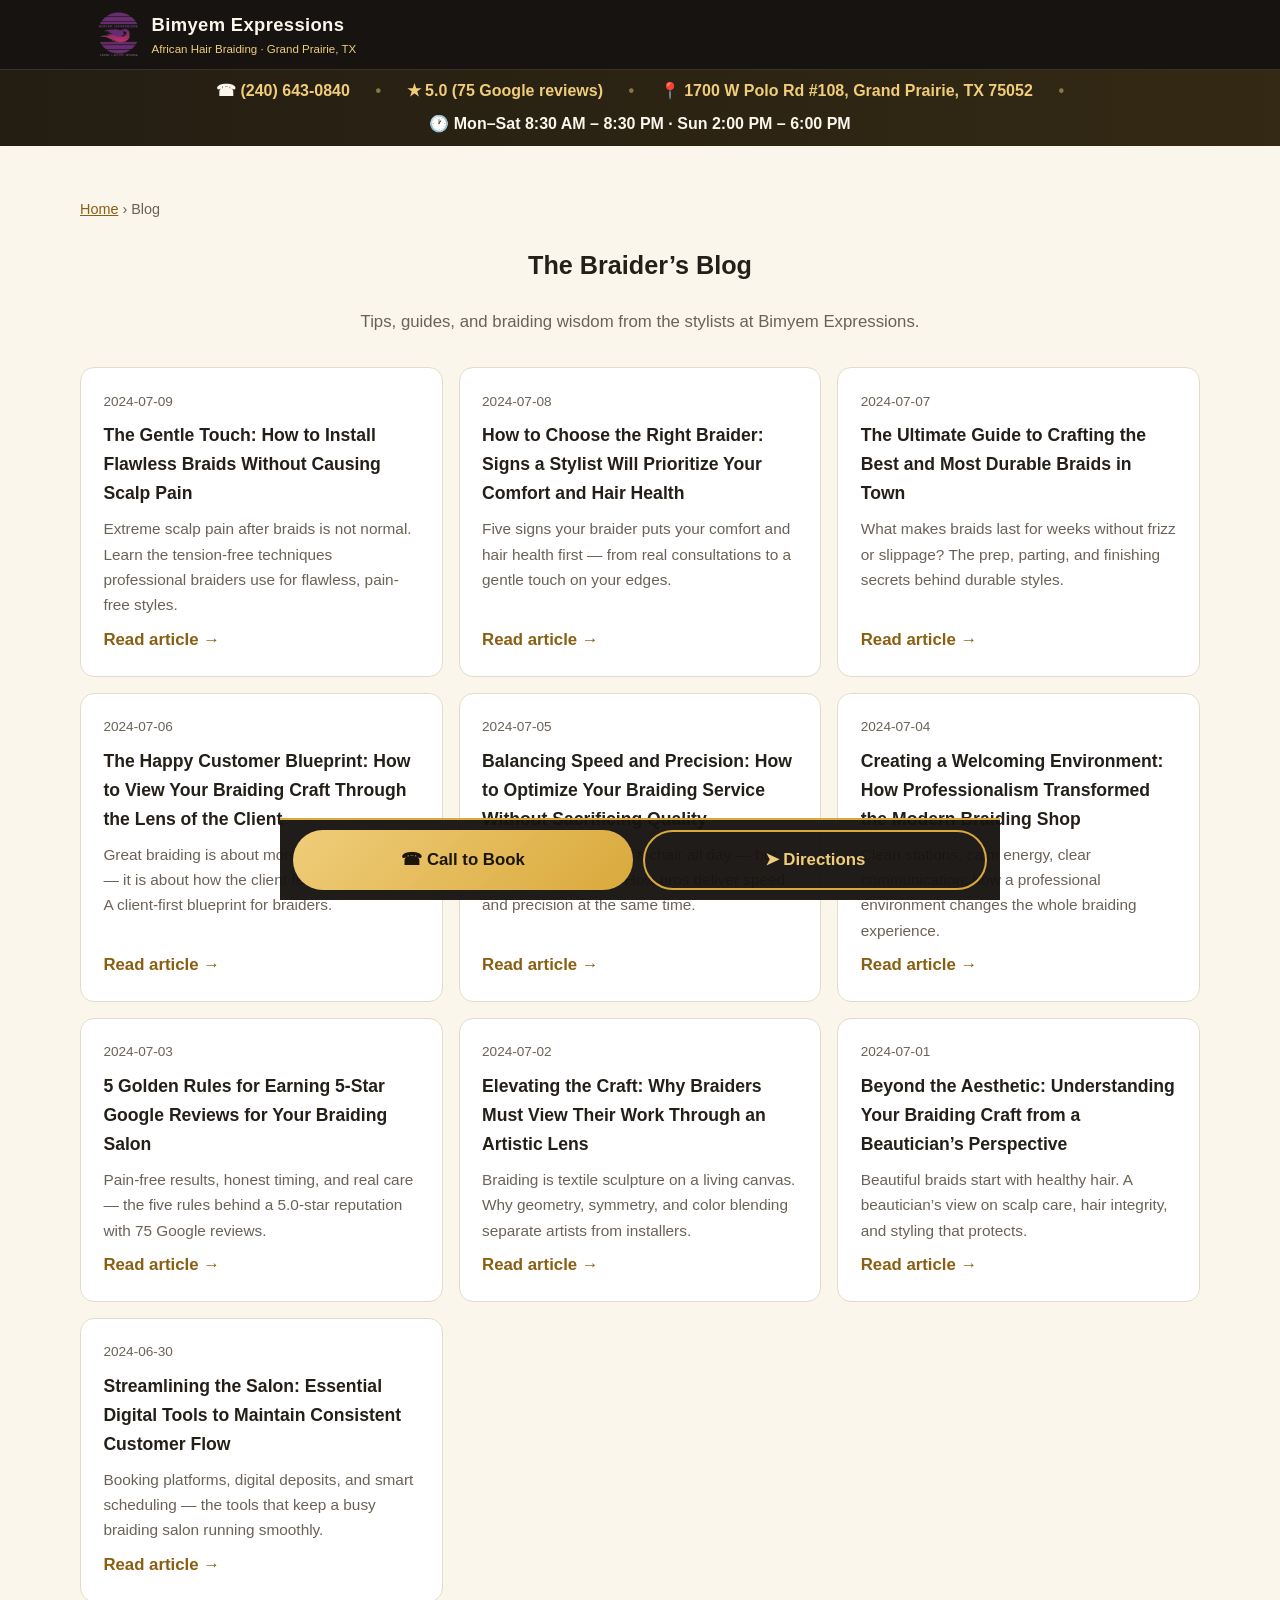
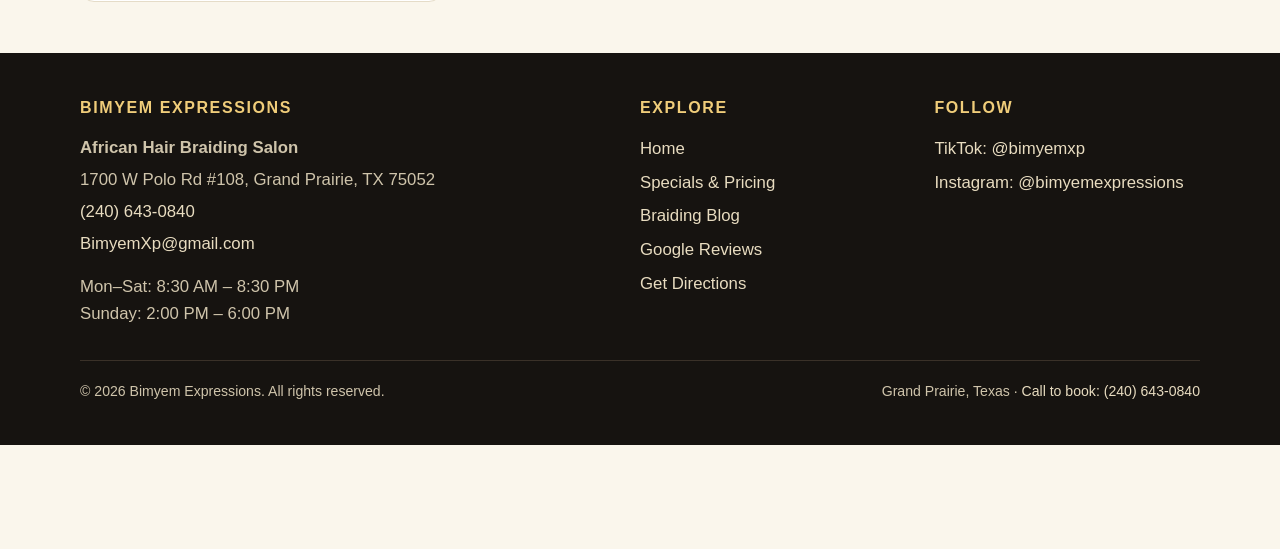
==== commit 92e2de43: "Link review text and addresses to maps" ====
--- a/blog/index.html
+++ b/blog/index.html
@@ -19,6 +19,7 @@
 <meta name="twitter:image" content="https://bimyemexpressions.com/assets/hero.jpg">
 <meta name="theme-color" content="#161310">
 <link rel="icon" href="/assets/logo.png" type="image/png">
+<link rel="apple-touch-icon" href="/assets/apple-touch-icon.png">
 <link rel="preload" as="image" href="/assets/hero.jpg" fetchpriority="high">
 <link rel="stylesheet" href="/styles.css">
 
@@ -38,7 +39,7 @@
         <li><a href="/index.html">Home</a></li>
         <li><a href="/specials.html">Specials &amp; Pricing</a></li>
         <li><a href="/blog/index.html" aria-current="page">Blog</a></li>
-        <li><a href="https://www.google.com/maps/reviews/@32.6593055,-97.0255966,17z/data=!3m1!4b1!4m5!14m4!1m3!1m2!1s100399521464027443567!2s0x864e8983ec842ff7:0x346a73c475b78383?entry=ttu" rel="noopener">Leave a Review</a></li>
+        <li><a href="https://www.google.com/maps/place/Bimyem+Braid+Salon/@32.6593055,-97.0255966,17z/data=!4m8!3m7!1s0x864e8983ec842ff7:0x346a73c475b78383!8m2!3d32.6593055!4d-97.0255966!9m1!1b1!16s%2Fg%2F11ft1t2z4s?entry=ttu" rel="noopener">Leave a Review</a></li>
       </ul>
     </nav>
   </div>
@@ -46,8 +47,8 @@
 <div class="contact-strip" role="note" aria-label="Contact information">
   <div class="strip-in">
     <span>&#9742; <a href="tel:+12406430840">(240) 643-0840</a></span><span class="dot" aria-hidden="true">&bull;</span>
-    <span>&#9733; 5.0 (75 Google reviews)</span><span class="dot" aria-hidden="true">&bull;</span>
-    <span>&#128205; 1700 W Polo Rd #108, Grand Prairie, TX 75052</span><span class="dot" aria-hidden="true">&bull;</span>
+    <a class="plain-link" href="https://www.google.com/maps/place/Bimyem+Braid+Salon/@32.6593055,-97.0255966,17z/data=!4m8!3m7!1s0x864e8983ec842ff7:0x346a73c475b78383!8m2!3d32.6593055!4d-97.0255966!9m1!1b1!16s%2Fg%2F11ft1t2z4s?entry=ttu" rel="noopener" aria-label="Read Google reviews"><span>&#9733; 5.0 (75 Google reviews)</span></a><span class="dot" aria-hidden="true">&bull;</span>
+    <a class="plain-link" href="https://www.google.com/maps/search/?api=1&query=Bimyem+Expressions+1700+W+Polo+Rd+%23108+Grand+Prairie+TX+75052" rel="noopener" aria-label="Get directions to Bimyem Expressions"><span>&#128205; 1700 W Polo Rd #108, Grand Prairie, TX 75052</span></a><span class="dot" aria-hidden="true">&bull;</span>
     <span>&#128336; Mon–Sat 8:30 AM – 8:30 PM · Sun 2:00 PM – 6:00 PM</span>
   </div>
 </div>
@@ -96,7 +97,7 @@
       <h3>Bimyem Expressions</h3>
       <address>
         <strong>African Hair Braiding Salon</strong><br>
-        1700 W Polo Rd #108, Grand Prairie, TX 75052<br>
+        <a class="plain-link" href="https://www.google.com/maps/search/?api=1&query=Bimyem+Expressions+1700+W+Polo+Rd+%23108+Grand+Prairie+TX+75052" rel="noopener" aria-label="Get directions to Bimyem Expressions">1700 W Polo Rd #108, Grand Prairie, TX 75052</a><br>
         <a href="tel:+12406430840">(240) 643-0840</a><br>
         <a href="mailto:BimyemXp@gmail.com">BimyemXp@gmail.com</a>
       </address>
@@ -107,7 +108,7 @@
       <p style="margin:0;line-height:2"><a href="/index.html">Home</a><br>
       <a href="/specials.html">Specials &amp; Pricing</a><br>
       <a href="/blog/index.html">Braiding Blog</a><br>
-      <a href="https://www.google.com/maps/reviews/@32.6593055,-97.0255966,17z/data=!3m1!4b1!4m5!14m4!1m3!1m2!1s100399521464027443567!2s0x864e8983ec842ff7:0x346a73c475b78383?entry=ttu" rel="noopener">Google Reviews</a><br>
+      <a href="https://www.google.com/maps/place/Bimyem+Braid+Salon/@32.6593055,-97.0255966,17z/data=!4m8!3m7!1s0x864e8983ec842ff7:0x346a73c475b78383!8m2!3d32.6593055!4d-97.0255966!9m1!1b1!16s%2Fg%2F11ft1t2z4s?entry=ttu" rel="noopener">Google Reviews</a><br>
       <a href="https://www.google.com/maps/search/?api=1&query=Bimyem+Expressions+1700+W+Polo+Rd+%23108+Grand+Prairie+TX+75052" rel="noopener">Get Directions</a></p>
     </div>
     <div>
--- a/styles.css
+++ b/styles.css
@@ -167,3 +167,7 @@
   .main-nav[hidden]{display:none}
   .main-nav a{width:100%}
 }
+
+.plain-link{color:inherit;text-decoration:none}
+.plain-link:visited{color:inherit}
+.plain-link:hover,.plain-link:focus-visible{color:inherit;text-decoration:none}
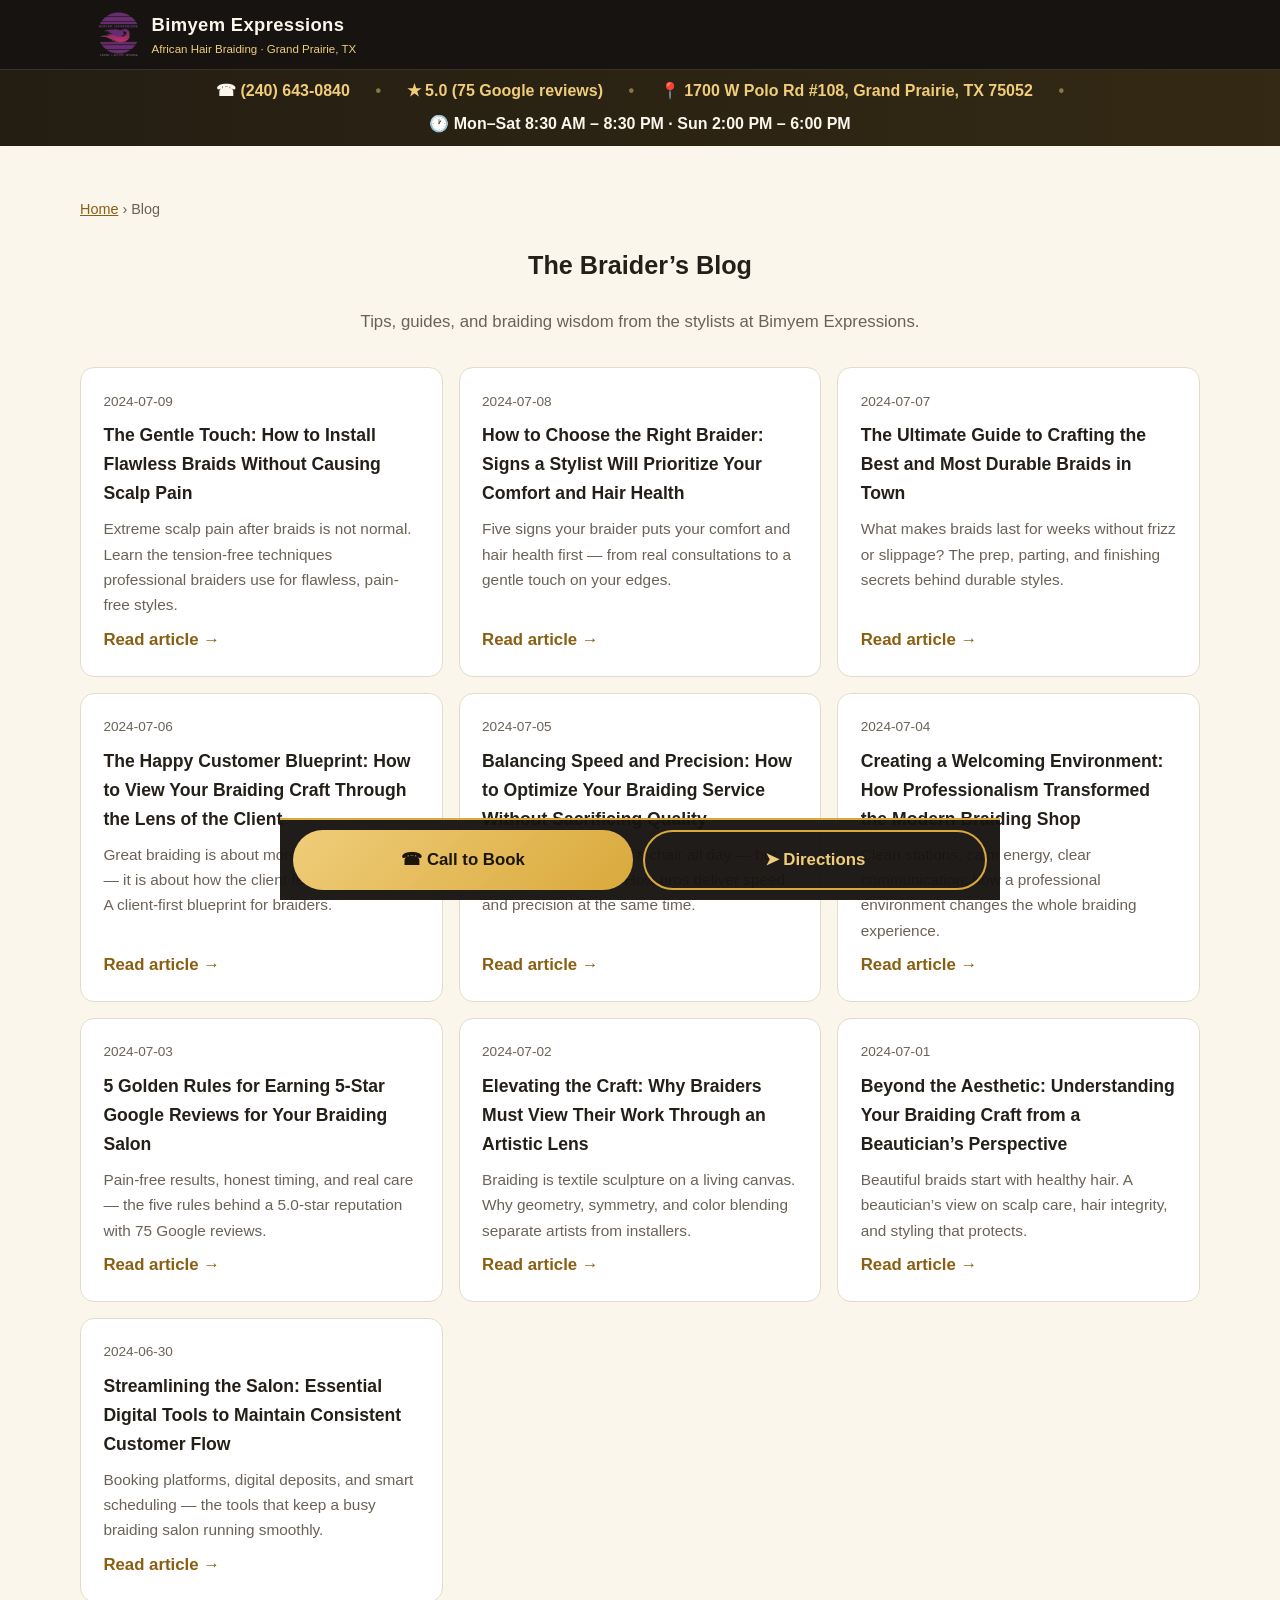
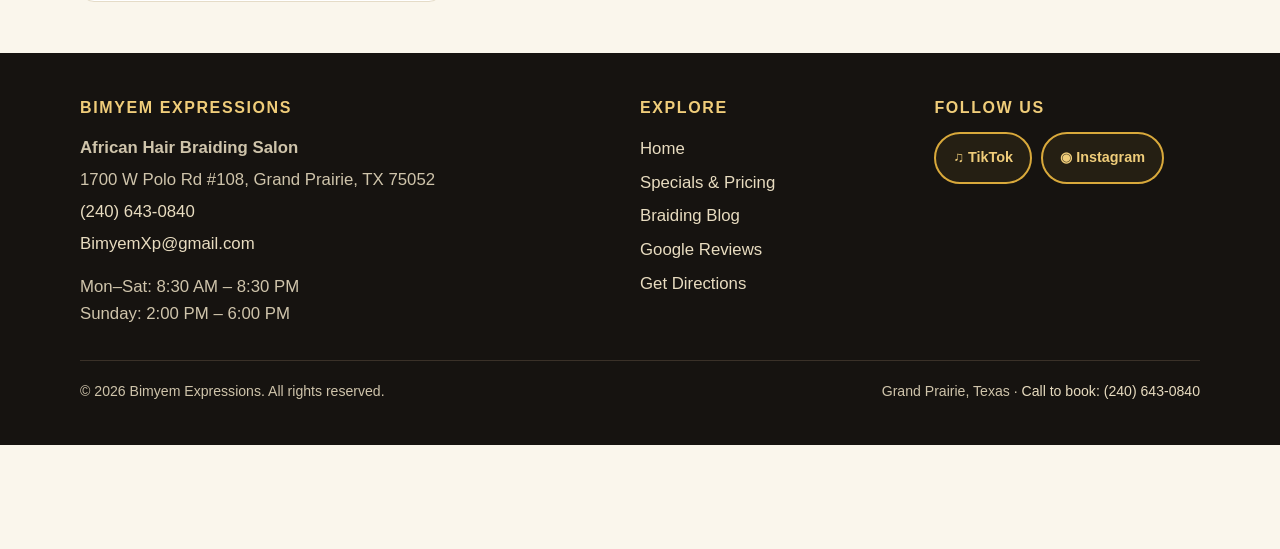
==== commit 7856e006: "Prominent Follow Us social buttons in footer" ====
--- a/blog/index.html
+++ b/blog/index.html
@@ -112,9 +112,9 @@
       <a href="https://www.google.com/maps/search/?api=1&query=Bimyem+Expressions+1700+W+Polo+Rd+%23108+Grand+Prairie+TX+75052" rel="noopener">Get Directions</a></p>
     </div>
     <div>
-      <h3>Follow</h3>
-      <p style="margin:0;line-height:2"><a href="https://tiktok.com/@bimyemxp" rel="noopener">TikTok: @bimyemxp</a><br>
-      <a href="https://instagram.com/bimyemexpressions" rel="noopener">Instagram: @bimyemexpressions</a></p>
+      <h3>Follow Us</h3>
+      <p class="social-row"><a class="btn btn-ghost btn-sm" href="https://tiktok.com/@bimyemxp" rel="noopener" aria-label="Follow Bimyem Expressions on TikTok">&#9835; TikTok</a>
+      <a class="btn btn-ghost btn-sm" href="https://instagram.com/bimyemexpressions" rel="noopener" aria-label="Follow Bimyem Expressions on Instagram">&#9673; Instagram</a></p>
     </div>
   </div>
   <div class="foot-base">
--- a/styles.css
+++ b/styles.css
@@ -171,3 +171,6 @@
 .plain-link{color:inherit;text-decoration:none}
 .plain-link:visited{color:inherit}
 .plain-link:hover,.plain-link:focus-visible{color:inherit;text-decoration:none}
+
+.social-row{display:flex;gap:.6rem;flex-wrap:wrap;margin:.35rem 0 0}
+.btn-sm{padding:.55rem 1.05rem;font-size:.9rem;border-radius:999px}
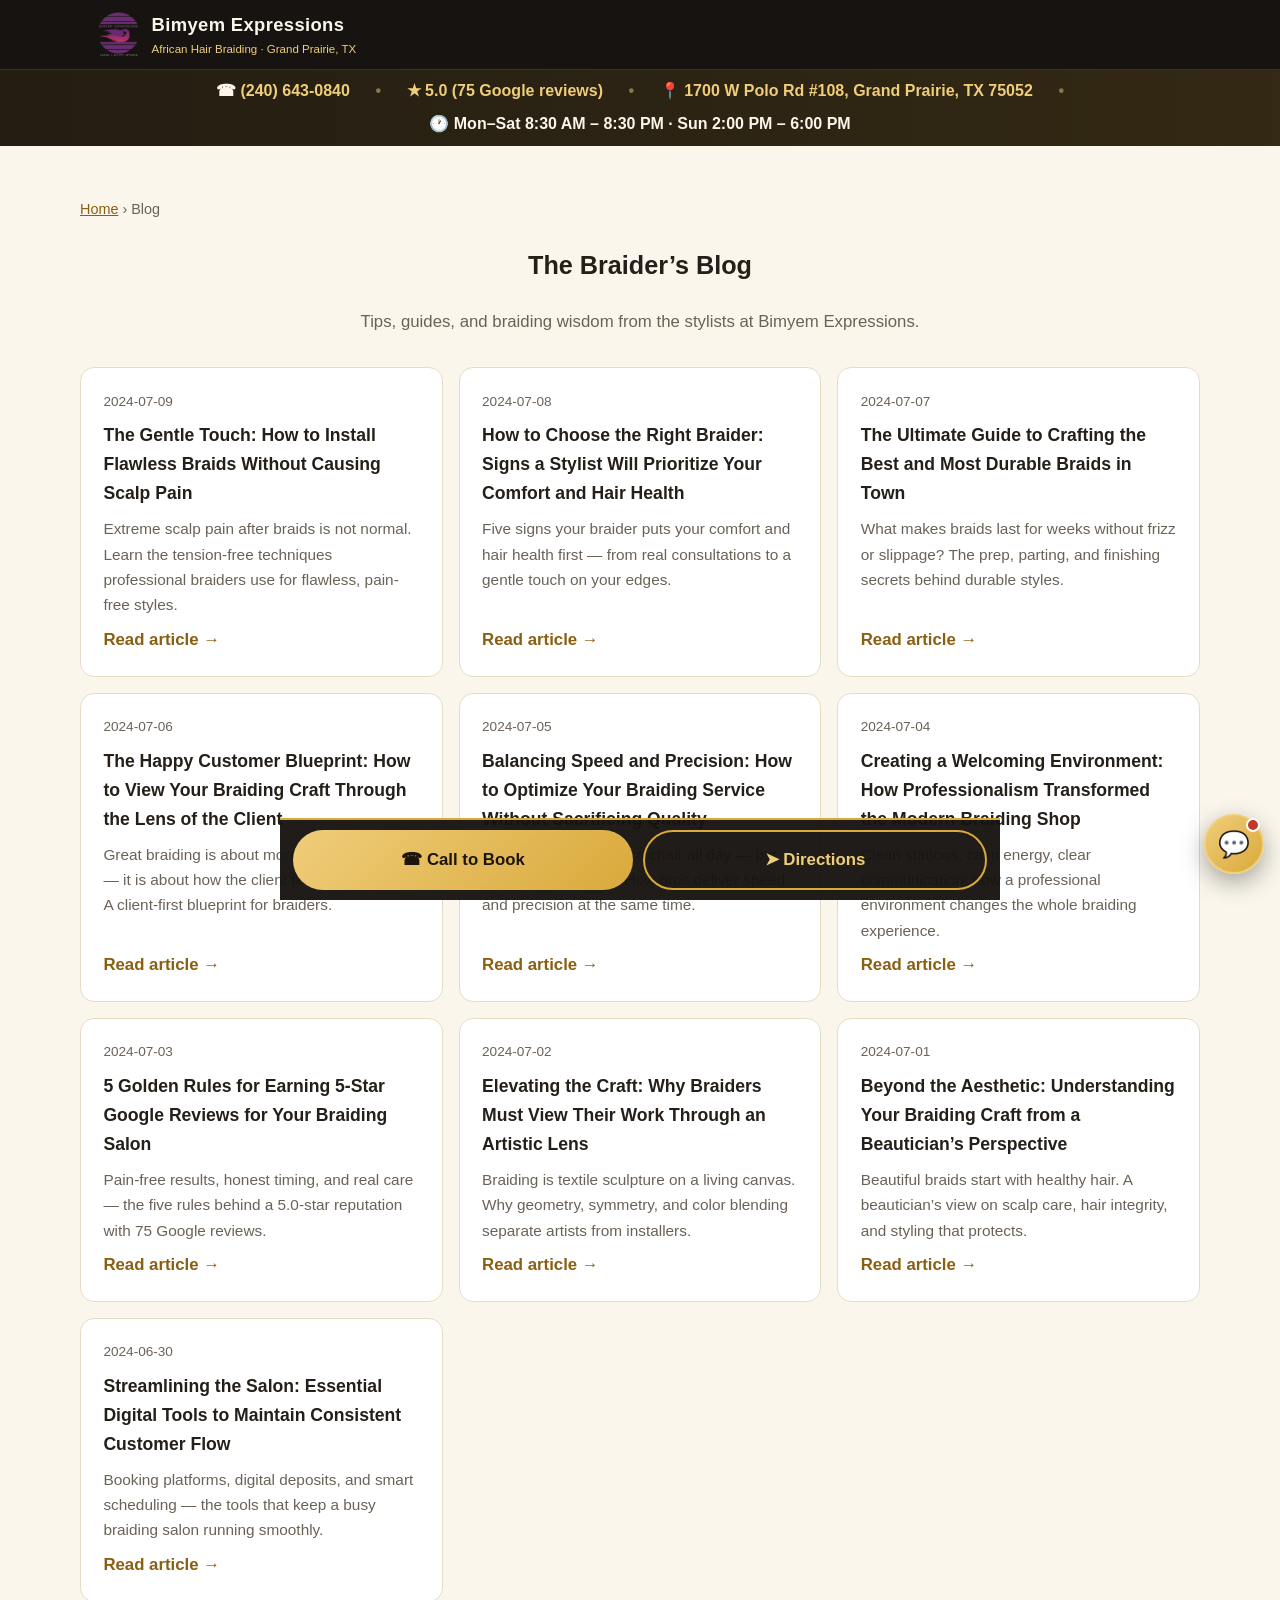
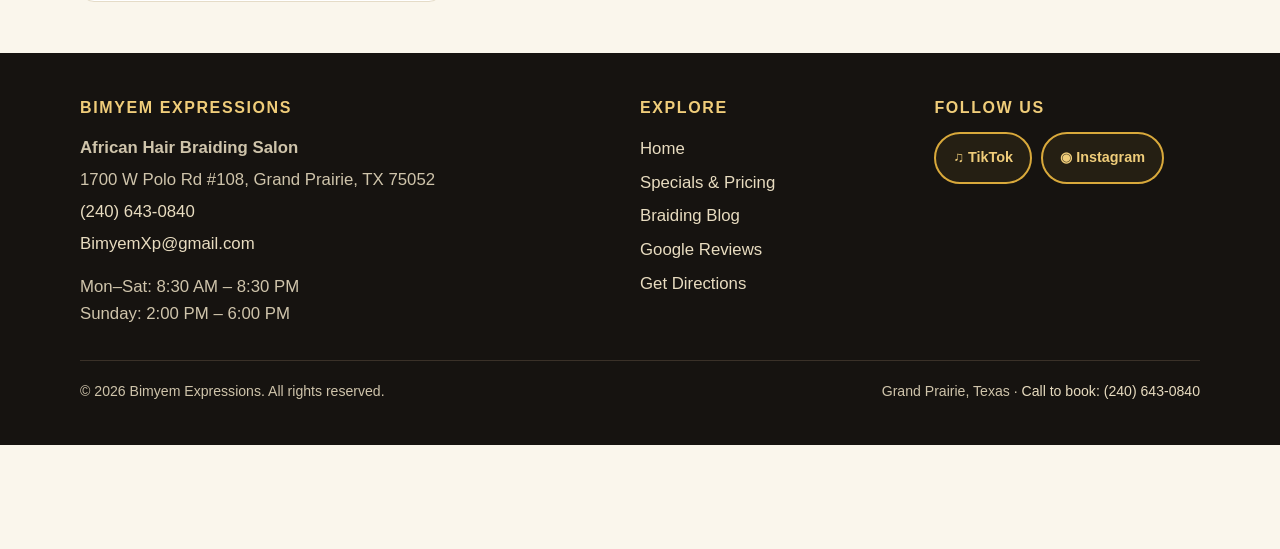
==== commit 8b73fefd: "Add SEO FAQ schema + SpeakableSpecification and AI chat widget (chatbot.js/chatbot.css) across all p" ====
--- a/blog/index.html
+++ b/blog/index.html
@@ -22,6 +22,7 @@
 <link rel="apple-touch-icon" href="/assets/apple-touch-icon.png">
 <link rel="preload" as="image" href="/assets/hero.jpg" fetchpriority="high">
 <link rel="stylesheet" href="/styles.css">
+<link rel="stylesheet" href="/chatbot.css">
 
 </head>
 <body>
@@ -127,5 +128,6 @@
   <a class="dir" href="https://www.google.com/maps/search/?api=1&query=Bimyem+Expressions+1700+W+Polo+Rd+%23108+Grand+Prairie+TX+75052">&#10148; Directions</a>
 </div>
 <script src="/script.js" defer></script>
+<script src="/chatbot.js" defer></script>
 </body>
 </html>
--- a/styles.css
+++ b/styles.css
@@ -174,3 +174,11 @@
 
 .social-row{display:flex;gap:.6rem;flex-wrap:wrap;margin:.35rem 0 0}
 .btn-sm{padding:.55rem 1.05rem;font-size:.9rem;border-radius:999px}
+
+/* FAQ (visible questions power the FAQPage schema) */
+.faq{max-width:760px;margin:0 auto;display:grid;gap:.7rem}
+.faq details{background:#fff;border:1px solid var(--line);border-radius:var(--rad);padding:1rem 1.2rem}
+.faq summary{cursor:pointer;font-weight:700;color:var(--ink);font-size:1.02rem;min-height:44px;display:flex;align-items:center}
+.faq summary::marker{color:#d9a93b}
+.faq .faq-a{margin:.6rem 0 0;color:#6b6257}
+.faq .faq-a a{color:#8a5f12;font-weight:700}
--- a/chatbot.css
+++ b/chatbot.css
@@ -0,0 +1,59 @@
+/* Bimyem Expressions — chat widget. Light cards always set explicit dark text (night-mode safe). */
+.bx-fab{position:fixed;right:1rem;bottom:5.9rem;z-index:200;width:60px;height:60px;border-radius:50%;
+  border:2px solid #f0cd7a;background:linear-gradient(135deg,#f0cd7a,#d9a93b);color:#1c150a;
+  font-size:1.6rem;cursor:pointer;display:flex;align-items:center;justify-content:center;
+  box-shadow:0 8px 24px rgba(0,0,0,.35);transition:transform .18s ease}
+.bx-fab:hover{transform:scale(1.07)}
+.bx-fab .bx-dot{position:absolute;top:2px;right:2px;width:14px;height:14px;border-radius:50%;
+  background:#c0392b;border:2px solid #fff}
+.bx-fab .bx-dot[hidden]{display:none}
+@media(min-width:760px){.bx-fab{bottom:1.6rem}}
+
+.bx-panel{position:fixed;right:.8rem;bottom:10.4rem;z-index:201;width:min(92vw,378px);
+  max-height:min(70vh,560px);display:flex;flex-direction:column;overflow:hidden;
+  background:#faf6ec;border:1px solid #e5dcc8;border-radius:18px;
+  box-shadow:0 24px 60px rgba(0,0,0,.4);opacity:1;transform:translateY(0);
+  transition:opacity .22s ease,transform .22s ease}
+.bx-panel[hidden]{display:none}
+@media(min-width:760px){.bx-panel{bottom:6.2rem}}
+
+.bx-head{background:#161310;color:#faf6ec;padding:.85rem 1rem;display:flex;align-items:center;gap:.7rem}
+.bx-head .bx-ava{width:40px;height:40px;border-radius:50%;background:linear-gradient(135deg,#f0cd7a,#d9a93b);
+  color:#1c150a;font-weight:800;display:flex;align-items:center;justify-content:center;font-size:1.1rem;flex:none}
+.bx-head strong{display:block;font-size:1rem;line-height:1.2}
+.bx-head small{display:block;color:#f0cd7a;font-size:.75rem}
+.bx-close{margin-left:auto;background:none;border:0;color:#faf6ec;font-size:1.6rem;line-height:1;
+  cursor:pointer;padding:.4rem;min-width:44px;min-height:44px}
+.bx-close:hover{color:#f0cd7a}
+
+.bx-msgs{flex:1;overflow-y:auto;padding:1rem;display:flex;flex-direction:column;gap:.6rem;
+  background:#faf6ec;min-height:180px}
+.bx-msg{max-width:85%;padding:.65rem .9rem;border-radius:14px;font-size:.94rem;line-height:1.5;
+  animation:bxIn .2s ease}
+@keyframes bxIn{from{opacity:0;transform:translateY(6px)}to{opacity:1;transform:none}}
+.bx-bot{background:#ffffff;color:#141414;border:1px solid #e5dcc8;border-bottom-left-radius:4px;align-self:flex-start}
+.bx-bot a{color:#8a5f12;font-weight:700}
+.bx-user{background:linear-gradient(135deg,#f0cd7a,#d9a93b);color:#1c150a;border-bottom-right-radius:4px;align-self:flex-end}
+.bx-typing{align-self:flex-start;background:#ffffff;color:#141414;border:1px solid #e5dcc8;
+  border-radius:14px;border-bottom-left-radius:4px;padding:.65rem .9rem;font-size:.94rem}
+.bx-typing i{display:inline-block;width:7px;height:7px;margin-right:4px;border-radius:50%;background:#8a5f12;
+  animation:bxBlink 1s infinite}
+.bx-typing i:nth-child(2){animation-delay:.2s}.bx-typing i:nth-child(3){animation-delay:.4s;margin-right:0}
+@keyframes bxBlink{0%,100%{opacity:.25}50%{opacity:1}}
+
+.bx-cta{display:inline-block;margin-top:.5rem;background:linear-gradient(135deg,#f0cd7a,#d9a93b);
+  color:#1c150a!important;font-weight:800;text-decoration:none;border-radius:999px;padding:.6rem 1.2rem;font-size:.92rem}
+.bx-cta:hover{color:#1c150a}
+
+.bx-quick{display:flex;flex-wrap:wrap;gap:.45rem;padding:.6rem .8rem;background:#faf6ec;border-top:1px solid #e5dcc8}
+.bx-quick button{background:#fff;color:#141414;border:1.5px solid #d9a93b;border-radius:999px;
+  padding:.45rem .85rem;font-size:.85rem;font-weight:700;cursor:pointer}
+.bx-quick button:hover{background:#d9a93b;color:#1c150a}
+
+.bx-form{display:flex;gap:.5rem;padding:.7rem .8rem;background:#faf6ec;border-top:1px solid #e5dcc8}
+.bx-form input{flex:1;border:1.5px solid #e5dcc8;border-radius:999px;padding:.65rem 1rem;font-size:.95rem;
+  background:#ffffff;color:#141414}
+.bx-form input:focus{outline:2px solid #d9a93b;border-color:#d9a93b}
+.bx-form button{flex:none;width:46px;height:46px;border-radius:50%;border:0;cursor:pointer;
+  background:linear-gradient(135deg,#f0cd7a,#d9a93b);color:#1c150a;font-size:1.15rem}
+@media (prefers-reduced-motion:reduce){.bx-fab,.bx-panel,.bx-msg{transition:none;animation:none}}
